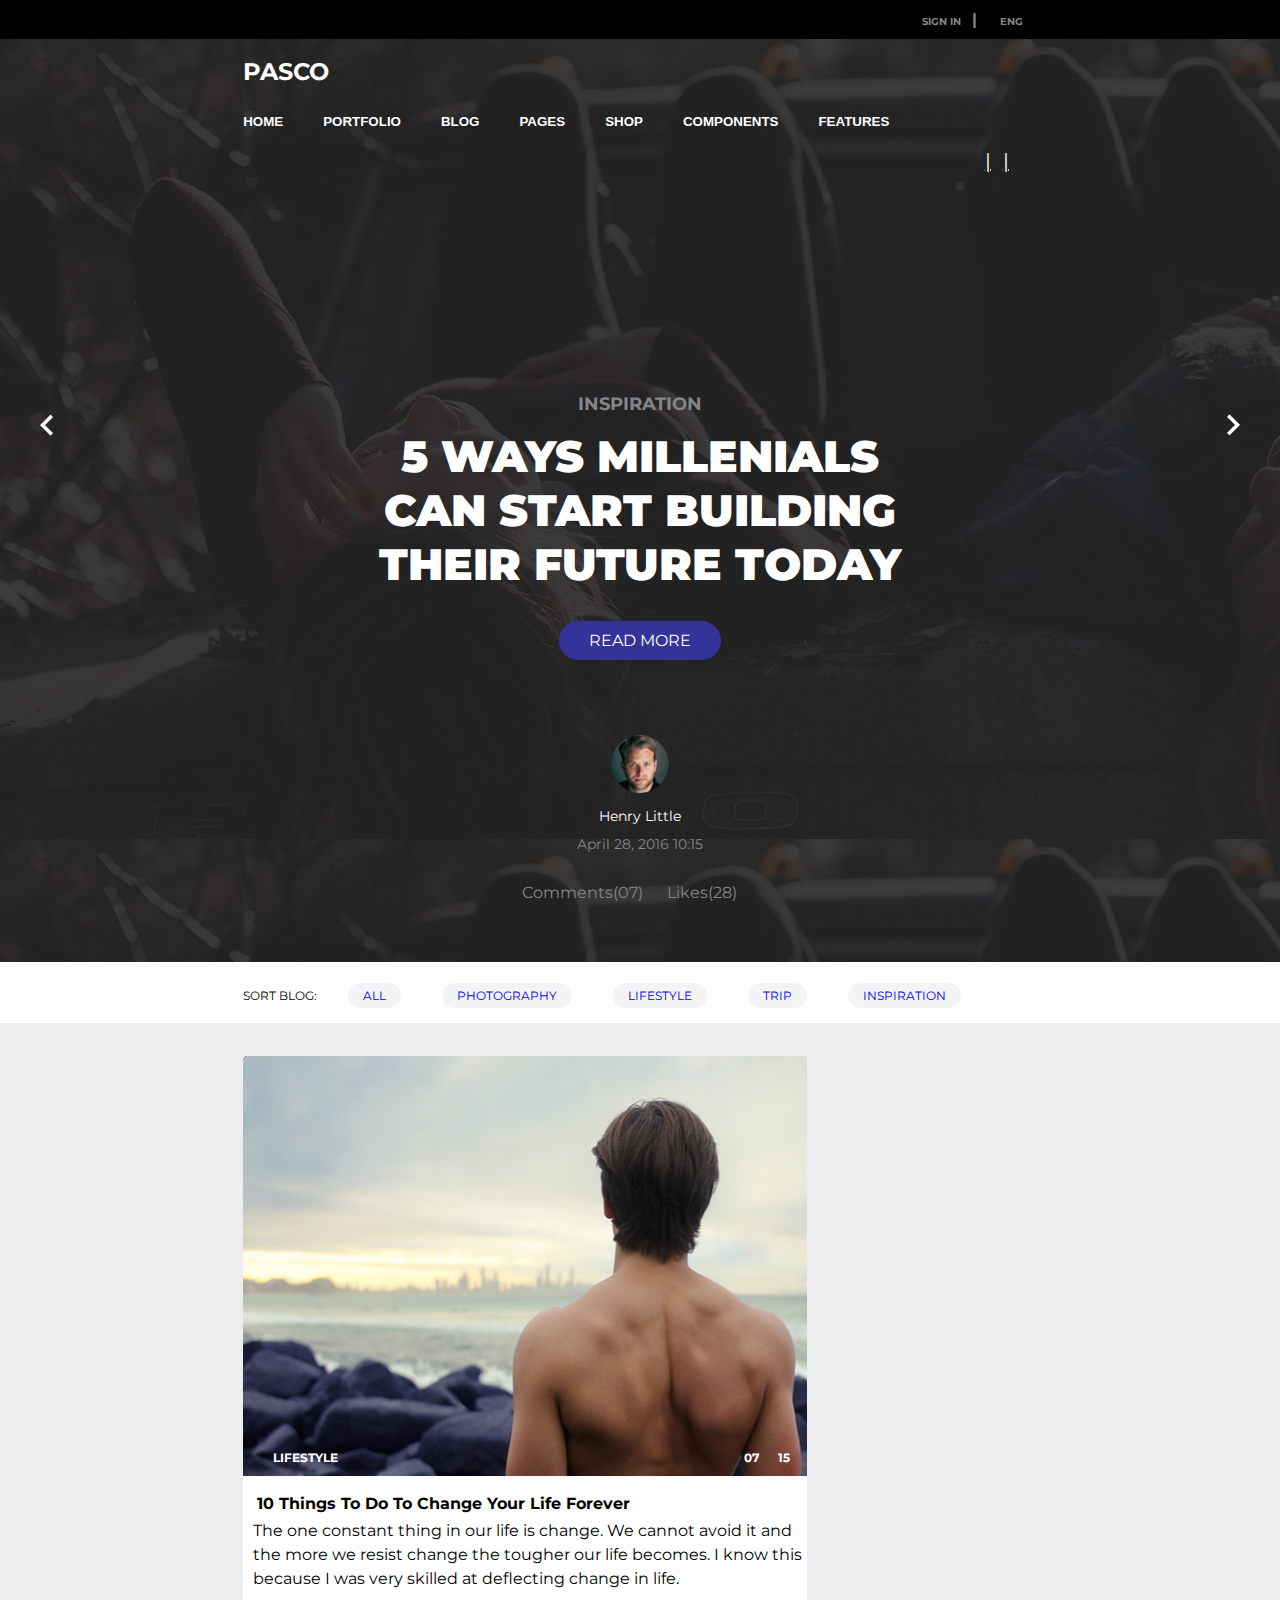
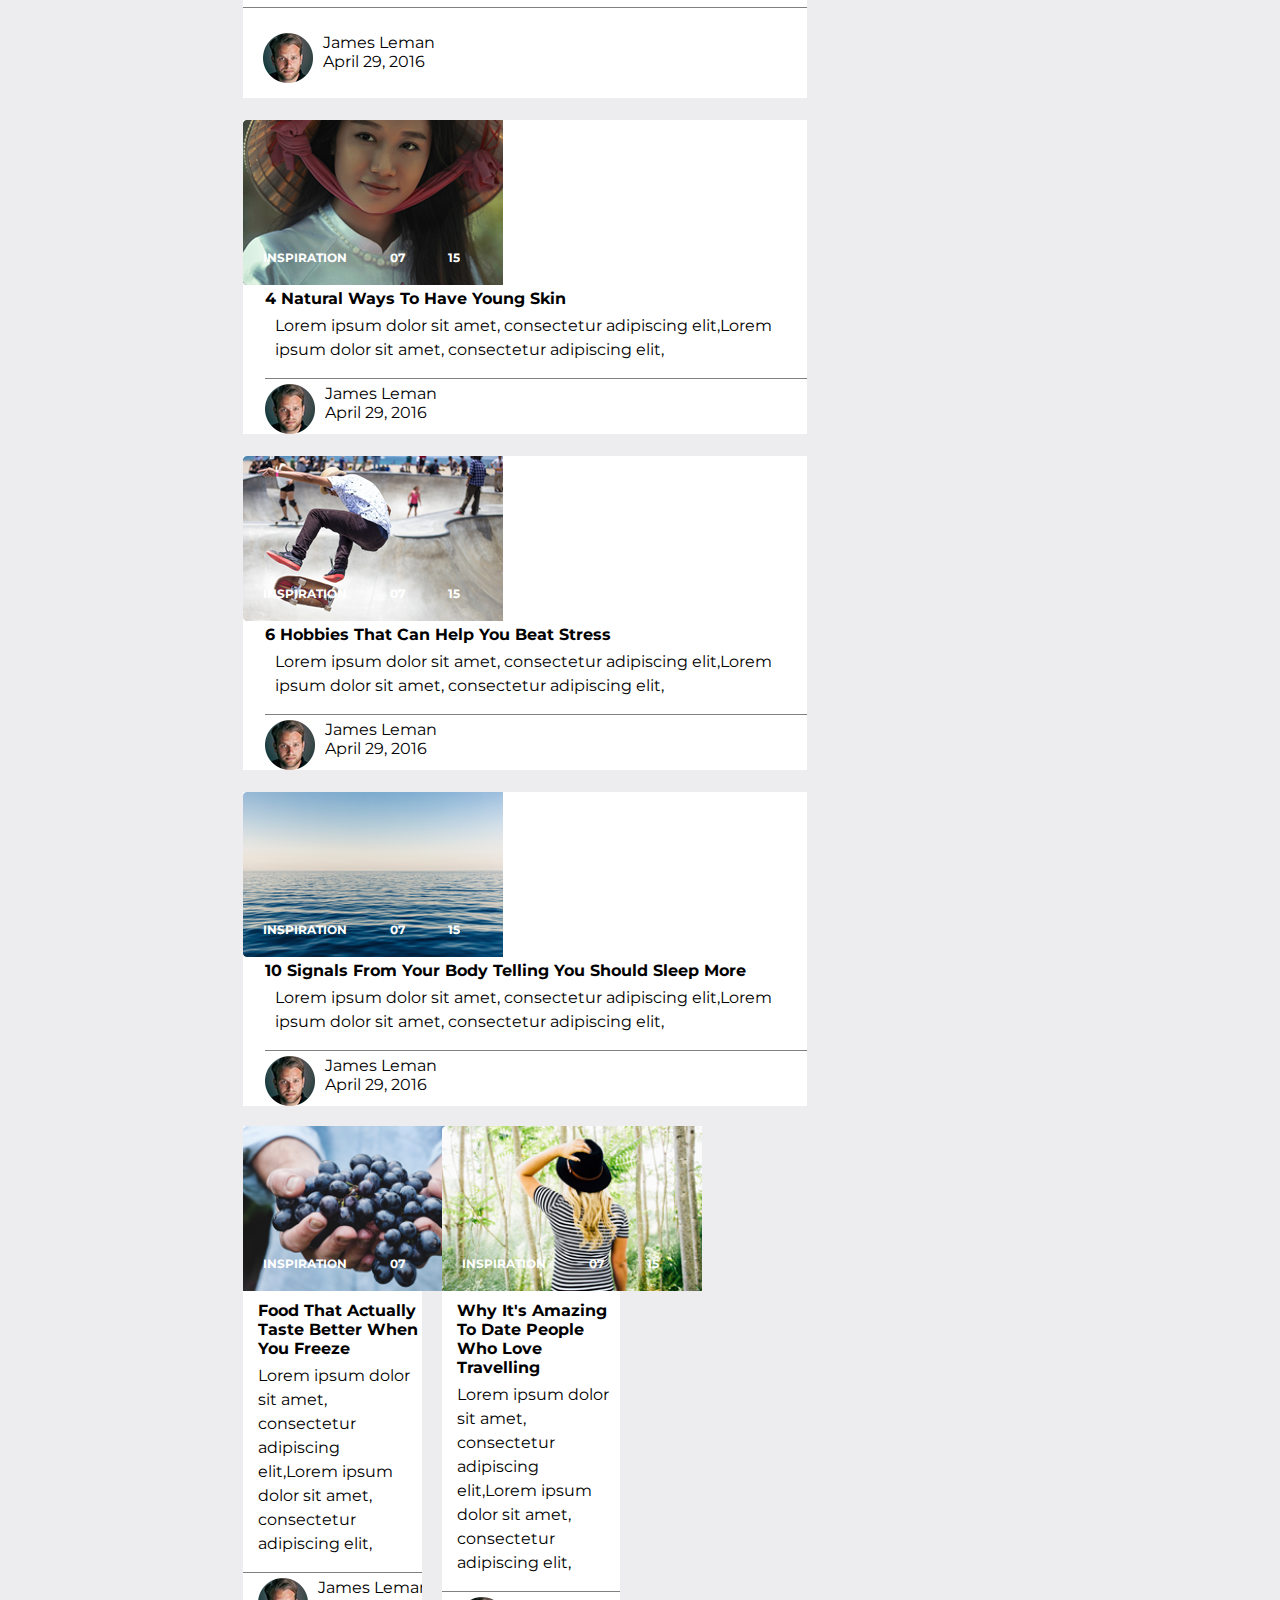
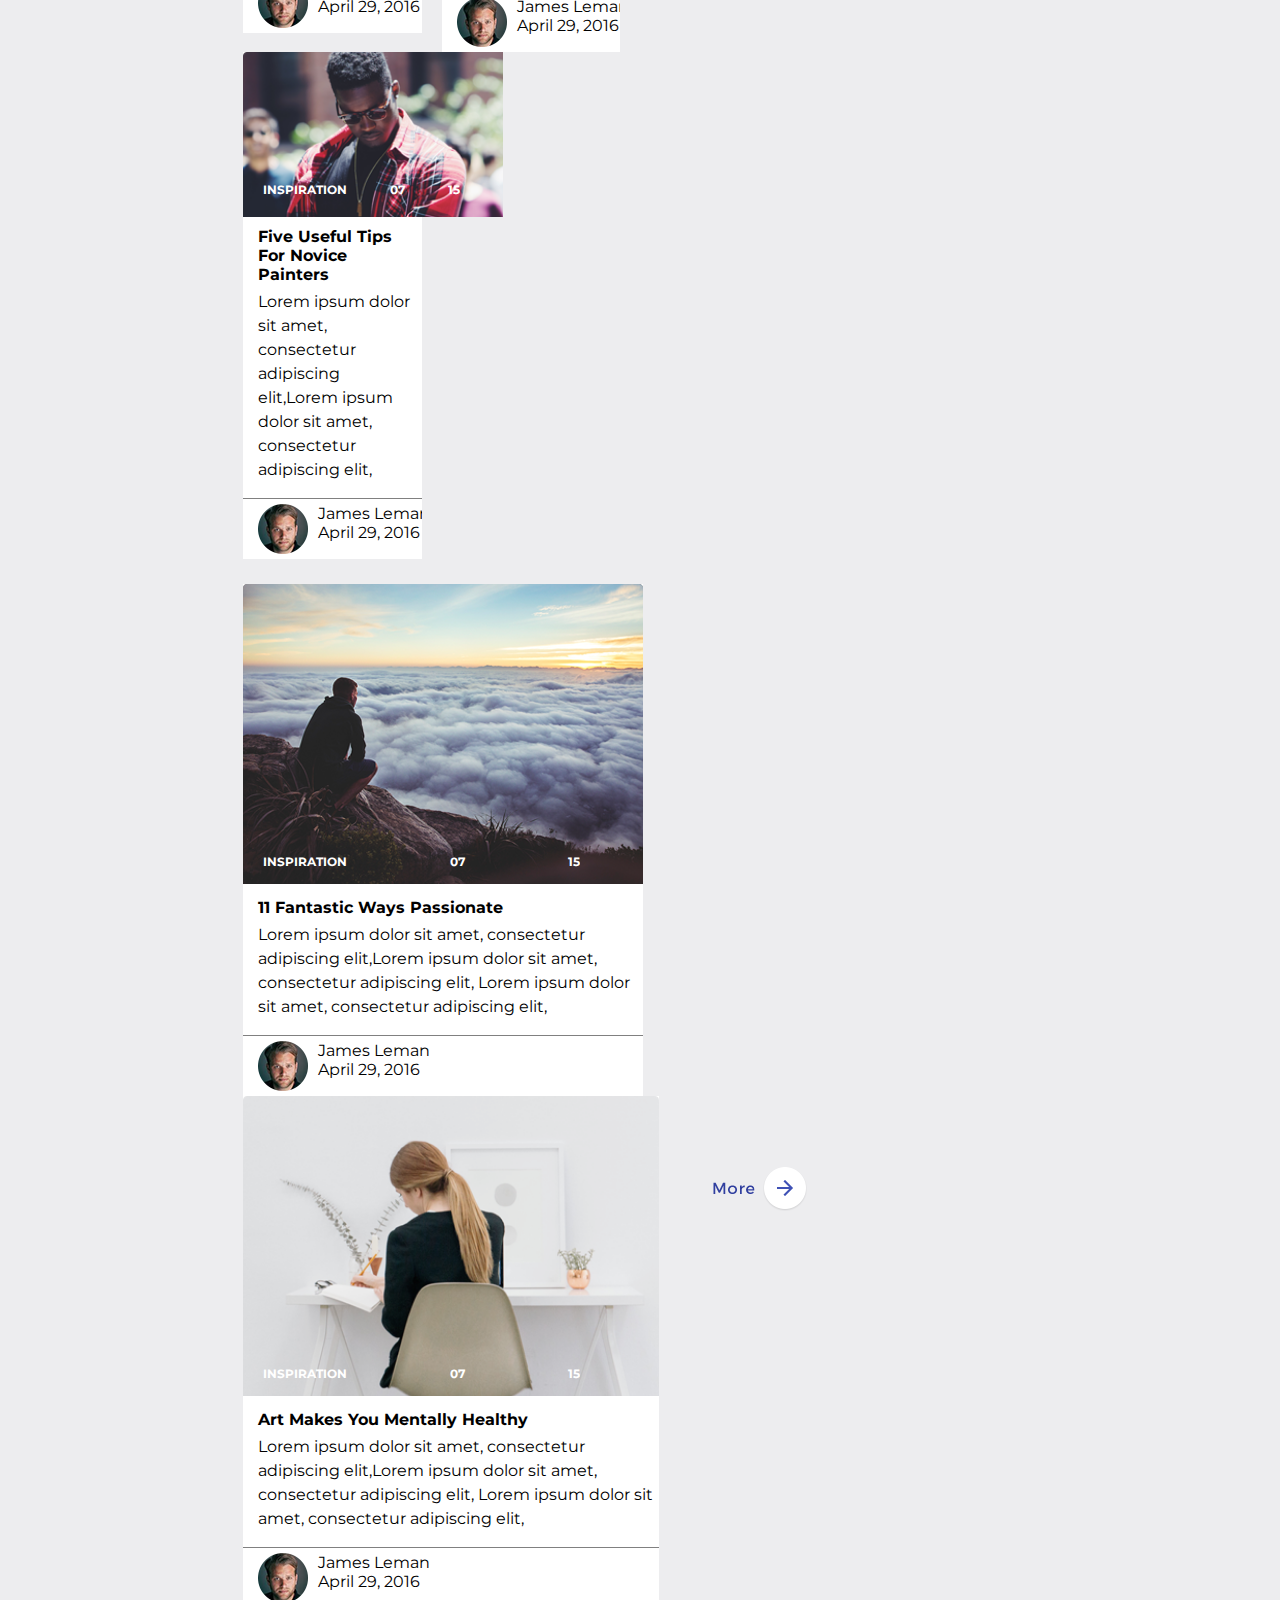
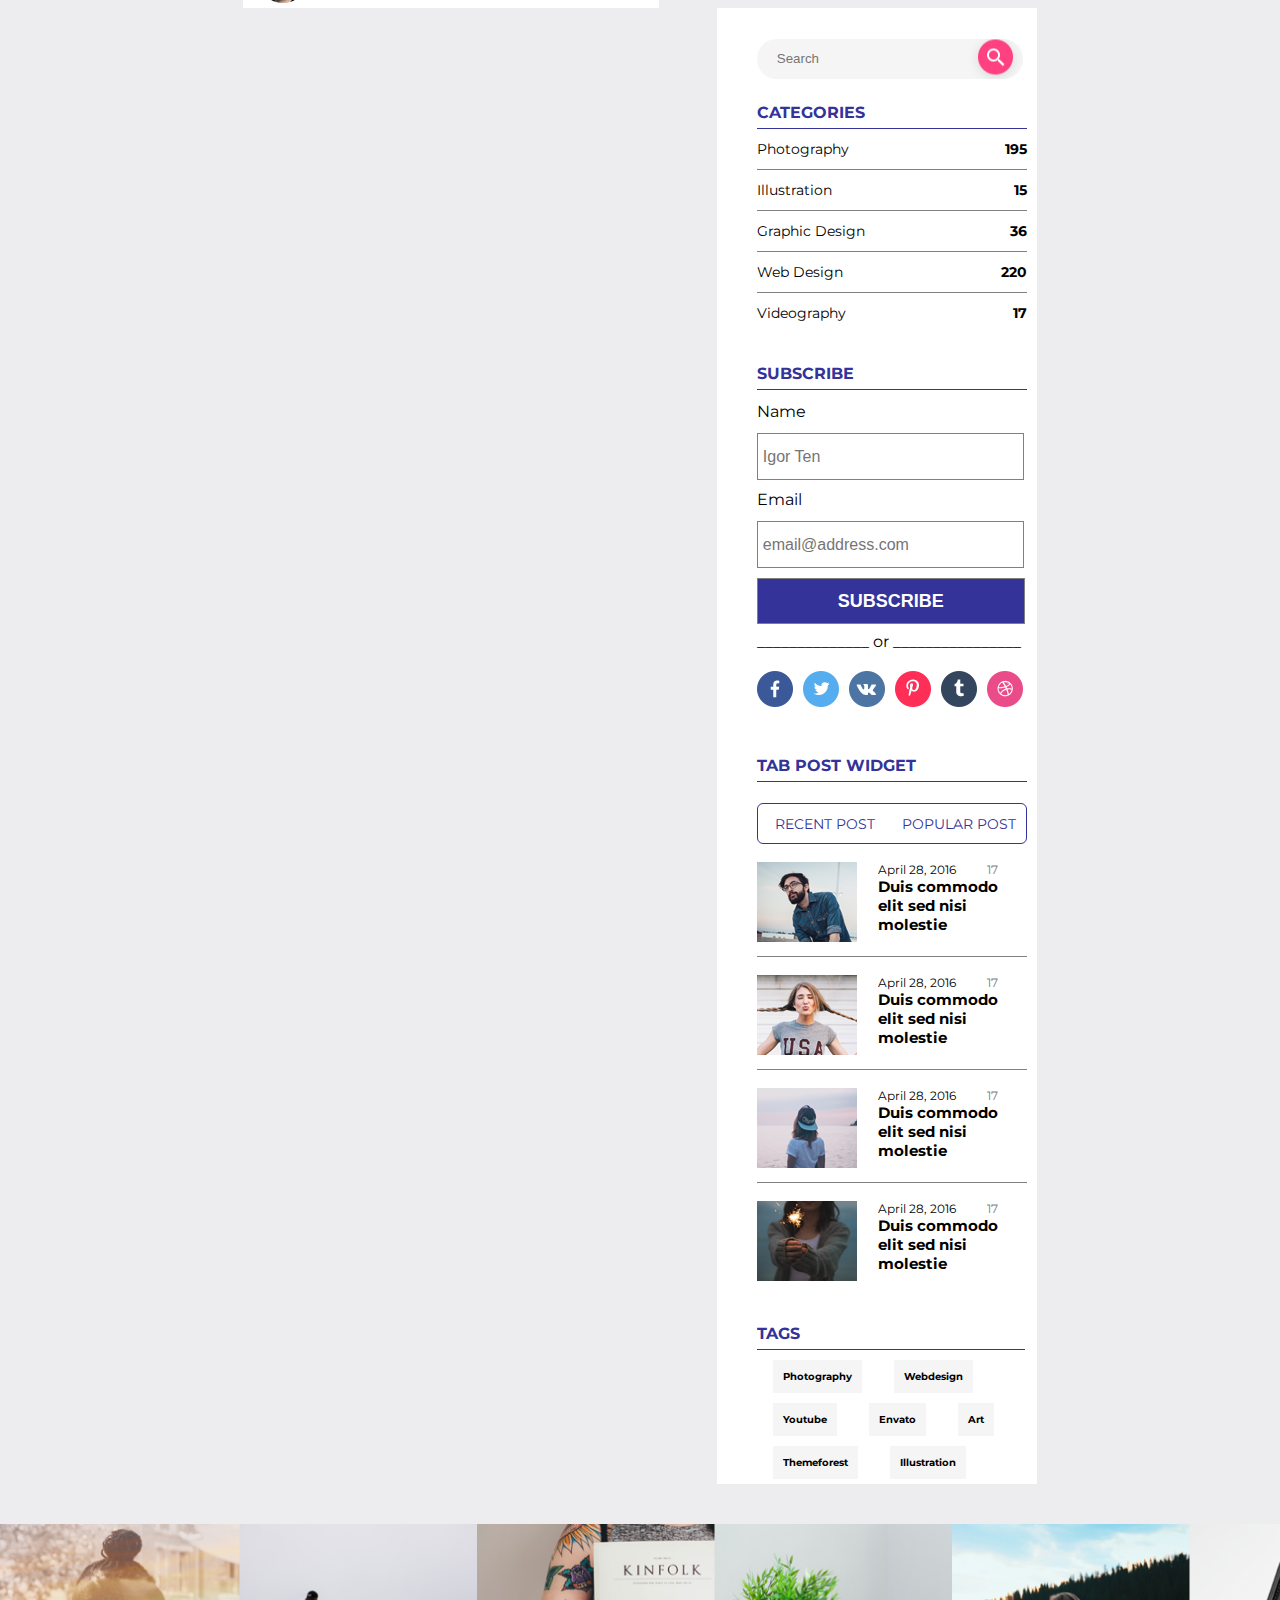
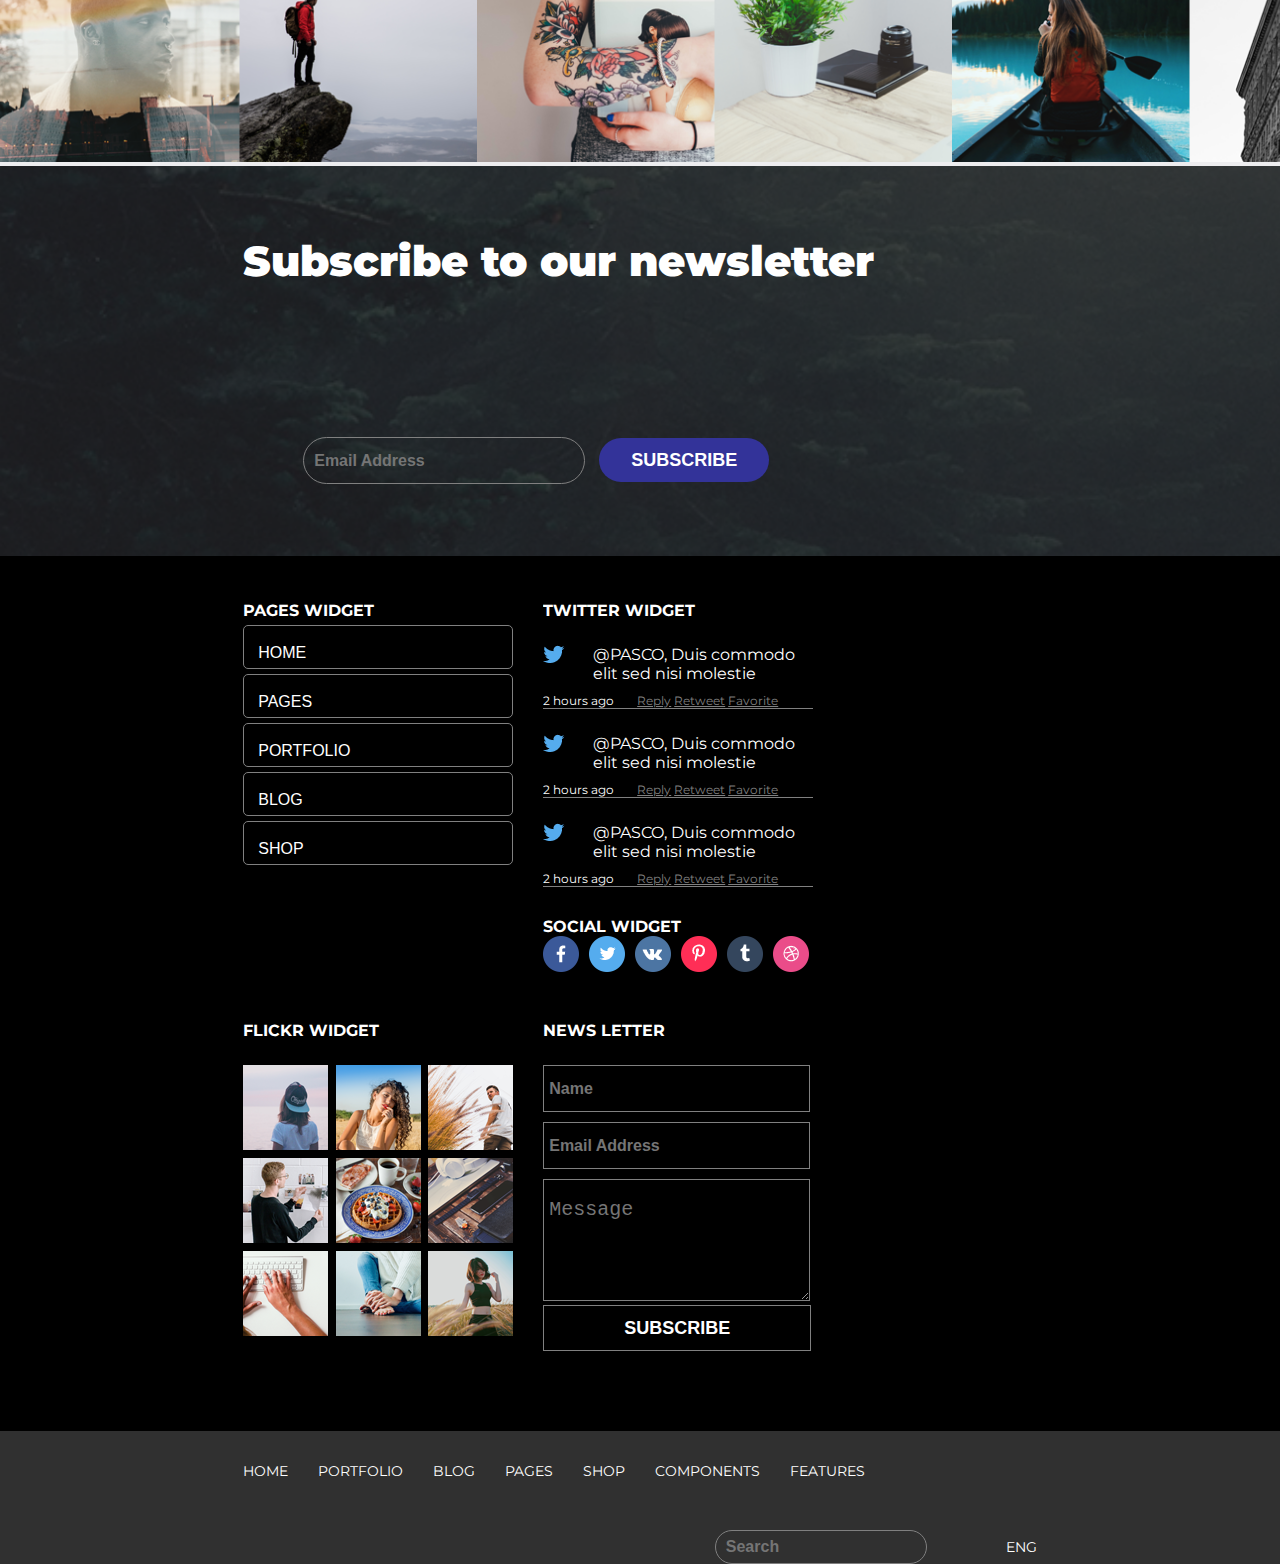
==== js-experiments/Pasco/index.html @ 47a3840e "pasco done" ====
<!DOCTYPE html>
<html>
<head>
  <title>Pasco</title>
  <meta charset="utf-8" />
  <meta name="viewport" content="width=device-width, initial-scale=1">

  <link rel="stylesheet" type="text/css" href="css/style.css" />
  <link rel="stylesheet" href="https://use.fontawesome.com/releases/v5.3.1/css/all.css" integrity="sha384-mzrmE5qonljUremFsqc01SB46JvROS7bZs3IO2EmfFsd15uHvIt+Y8vEf7N7fWAU" crossorigin="anonymous">
  <link href="https://fonts.googleapis.com/css?family=Montserrat:300,400,700,900" rel="stylesheet">

</head>

<body>

  <header>
  <div class="top-bar">
  <div class="container">
    
      
      <div class="top-bar-left">
        <a class="top-bar-icons" href="#"><i class="fab fa-facebook-f"></i></a>
        <a class="top-bar-icons" href="#"><i class="fab fa-twitter"></i></a>
        <a class="top-bar-icons" href="#"><i class="fab fa-pinterest-p"></i></a>
        <a class="top-bar-icons" href="#"><i class="fab fa-vk"></i></a>
        <a class="top-bar-icons" href="#"><i class="fab fa-google-plus-g"></i></a>
        <a class="top-bar-icons" href="#"><i class="fab fa-behance"></i></a>
        <a class="top-bar-icons" href="#"><i class="fas fa-basketball-ball"></i></a>
        <a class="top-bar-icons" href="#"><i class="fab fa-instagram"></i></a>

      </div>
      <div class="top-bar-right">
        <a class="top-bar-icons" href="#"><i class="fas fa-user-circle"></i>SIGN IN</a>
        <a class="top-bar-icons" href="#"> <i>|</i></a>
        <a class="top-bar-icons" href="#"><i class="fas fa-globe"></i>ENG<i class="fa fa-angle-down"></i></a>
      </div>
    </div>
    </div>

  </header>

  <nav>
    <div class="slider-wrapper">

      <div class="left-arrow"></div>
      <div class="right-arrow"></div>

      <div class="container">

        <div class="down-bar">

          <div class="down-bar-left">PASCO</div>

          <div class="down-bar-right">
            <div class="nav-bar">
              <div class="dropdown">
                <button class="dropbtn">
                  HOME<i class="fa fa-angle-down"></i>
                </button>
                <div class="dropdown-content">
                  <a href="#">one</a>
                  <a href="#">two</a>
                  <a href="#">three</a>
                </div>
              </div>

              <div class="dropdown">
                <button class="dropbtn">
                  PORTFOLIO<i class="fa fa-angle-down"></i>
                </button>
                <div class="dropdown-content">
                  <a href="#">one</a>
                  <a href="#">two</a>
                  <a href="#">three</a>
                </div>
              </div>

              <div class="dropdown">
                <button class="dropbtn">
                  BLOG<i class="fa fa-angle-down"></i>
                </button>
                <div class="dropdown-content">
                  <a href="#">one</a>
                  <a href="#">two</a>
                  <a href="#">three</a>
                </div>
              </div>

              <div class="dropdown">
                <button class="dropbtn">
                  PAGES<i class="fa fa-angle-down"></i>
                </button>
                <div class="dropdown-content">
                  <a href="#">one</a>
                  <a href="#">two</a>
                  <a href="#">three</a>
                </div>
              </div>

              <div class="dropdown">
                <button class="dropbtn">
                  SHOP<i class="fa fa-angle-down"></i>
                </button>
                <div class="dropdown-content">
                  <a href="#">one</a>
                  <a href="#">two</a>
                  <a href="#">three</a>
                </div>
              </div>

              <div class="dropdown">
                <button class="dropbtn">
                  COMPONENTS<i class="fa fa-angle-down"></i>
                </button>
                <div class="dropdown-content">
                  <a href="#">one</a>
                  <a href="#">two</a>
                  <a href="#">three</a>
                </div>
              </div>

              <div class="dropdown">
                <button class="dropbtn">
                  FEATURES<i class="fa fa-angle-down"></i>
                </button>
                <div class="dropdown-content">
                  <a href="#">one</a>
                  <a href="#">two</a>
                  <a href="#">three</a>
                </div>
              </div>
            </div>

            <div class="nav-bar-others">
			 
			 <!--
              <div class="dropdown">
                <button class="dropbtn">
                  <a href="#"><i class="fas fa-search"></i></a>
                </button>
                <div class="dropdown-content">
                  <input class="" type="text" placeholder="Search">
                </div>
              </div>-->
			  <a href="#"><i class="fas fa-search"></i></a>
                
              <a class="top-bar-icons" href="#"><i>|</i></a>
              <a class="top-bar-icons" href="#"><i class="far fa-heart"></i></a>
              <a class="top-bar-icons" href="#"><i>|</i></a>
              <a class="top-bar-icons" href="#"><i class="fas fa-shopping-cart"></i></a>
            </div>
          </div>

        </div>

        <div class="slider-content">
          <div class="slider-content-up">
            <p>INSPIRATION</p>
            <h1>5 ways millenials can start building their future today</h1>
            <div class="btn-read-more"><a href="#" class="btn-link">Read More</a></div>
          </div>
          <div class="slider-content-down">
            <div class="circularDiv"></div>
            <p class="name-p">Henry Little</p>
            <p class="date-p">April 28, 2016 10:15</p>
            <div class="likes-and-comments">
			  <a class="top-bar-icons" href="#"><i class="fas fa-comments"></i>Comments(<span id="comments-num">07</span>)</a>
              <a class="top-bar-icons" href="#"><i class="far fa-heart"></i>Likes(<span id="likes-num">28</span>)</a>
              
            </div>
          </div>
        </div>
		
        <div class="slider-content">
          <div class="slider-content-up">
            <p>INSPIRATION 1</p>
            <h1>5 ways millenials can </h1>
            <div class="btn-read-more"><a href="#" class="btn-link">Read More</a></div>
          </div>
          <div class="slider-content-down">
            <div class="circularDiv"></div>
            <p class="name-p">Henry Little</p>
            <p class="date-p">April 28, 2016 10:15</p>
            <div class="likes-and-comments">
			  <a class="top-bar-icons" href="#"><i class="fas fa-comments"></i>Comments(<span id="comments-num">07</span>)</a>
              <a class="top-bar-icons" href="#"><i class="far fa-heart"></i>Likes(<span id="likes-num">28</span>)</a>
              
            </div>
          </div>
        </div>
		
        <div class="slider-content">
          <div class="slider-content-up">
            <p>INSPIRATION 2</p>
            <h1>Building their future today</h1>
            <div class="btn-read-more"><a href="#" class="btn-link">Read More</a></div>
          </div>
          <div class="slider-content-down">
            <div class="circularDiv"></div>
            <p class="name-p">Henry Little</p>
            <p class="date-p">April 28, 2016 10:15</p>
            <div class="likes-and-comments">
			  <a class="top-bar-icons" href="#"><i class="fas fa-comments"></i>Comments(<span id="comments-num">07</span>)</a>
              <a class="top-bar-icons" href="#"><i class="far fa-heart"></i>Likes(<span id="likes-num">28</span>)</a>
              
            </div>
          </div>
        </div>


      </div>
  </div>
  </nav>

  <div class="sort-div">
    <div class="container">
      <span>Sort Blog: </span>
      <span>
        <ul>
          <li><a href="#" class="btn-link sort-btn">ALL</a></li>
          <li><a href="#" class="btn-link sort-btn">PHOTOGRAPHY</a></li>
          <li><a href="#" class="btn-link sort-btn">LIFESTYLE</a></li>
          <li><a href="#" class="btn-link sort-btn">TRIP</a></li>
          <li><a href="#" class="btn-link sort-btn">INSPIRATION</a></li>
        </ul>
      </span>
    </div>
  </div>
  
  <section class="body-section">
	<div class="container">
	  <div class="section-left">
		
		<div class= "first-post-wrapper">
			<div class="first-post">
				<div class="post-info-first">
				  <span class="left-info">LIFESTYLE</span>
				  <span class="right-info">
					<a class="top-bar-icons" href="#"><i class="fas fa-comments"></i>07</a>
					<a class="top-bar-icons" href="#"><i class="far fa-heart"></i>15</a>
				  </span>
				</div>
			</div>
			
			<div class="post-first-right">
				<div class="post-inner-up">
				  <h3><a href="#">10 Things To Do To Change Your Life Forever</a></h3>
				  <p>The one constant thing in our life is change. We cannot avoid it and the more we resist change
				  the tougher our life becomes. I know this because I was very skilled at deflecting change in life.</p>
				</div>
				<div class="post-inner-down">
				  <div class="inner-small-left">
					<div class="inner-left-div">
					  
					</div>
					<div class="inner-right-div">
					  <p>James Leman</p>
					  <p>April 29, 2016</p>
					</div>
				  </div>
				  <div class="inner-small-right"><a href="#"><i class="fas fa-ellipsis-v"></i></a></div>
				</div>
			</div>
		</div>
		
		
		<div class="post-normal">
		  <div class="post-normal-left-one">
			<div class="post-info">
			  <span>INSPIRATION</span>
			  <a class="top-bar-icons" href="#"><i class="fas fa-comments"></i>07</a>
              <a class="top-bar-icons" href="#"><i class="far fa-heart"></i>15</a>
			</div>
		  </div>
		  <div class="post-normal-right">
			<div class="post-inner-up">
			  <h3><a href="#">4 Natural Ways To Have Young Skin</a></h3>
			  <p>Lorem ipsum dolor sit amet, consectetur adipiscing elit,Lorem ipsum dolor sit amet, consectetur adipiscing elit,</p>
			</div>
			<div class="post-inner-down-normal">
			  <div class="inner-small-left">
				<div class="inner-left-div">
				  
				</div>
				<div class="inner-right-div">
				  <p>James Leman</p>
				  <p>April 29, 2016</p>
				</div>
			  </div>
			  <div class="inner-small-right"><a href="#"><i class="fas fa-ellipsis-v"></i></a></div>
			</div>
		  </div>
		</div>
		
		
		<div class="post-normal">
		  <div class="post-normal-left-two">
			<div class="post-info">
			  <span>INSPIRATION</span>
			  <a class="top-bar-icons" href="#"><i class="fas fa-comments"></i>07</a>
              <a class="top-bar-icons" href="#"><i class="far fa-heart"></i>15</a>
			</div>
		  </div>
		  <div class="post-normal-right">
			<div class="post-inner-up">
			  <h3><a href="#">6 Hobbies That Can Help You Beat Stress</a></h3>
			  <p>Lorem ipsum dolor sit amet, consectetur adipiscing elit,Lorem ipsum dolor sit amet, consectetur adipiscing elit,</p>
			</div>
			<div class="post-inner-down-normal">
			  <div class="inner-small-left">
				<div class="inner-left-div">
				  
				</div>
				<div class="inner-right-div">
				  <p>James Leman</p>
				  <p>April 29, 2016</p>
				</div>
			  </div>
			  <div class="inner-small-right"><a href="#"><i class="fas fa-ellipsis-v"></i></a></div>
			</div>
		  </div>
		</div>
		
		
		<div class="post-normal">
		  <div class="post-normal-left-three">
			<div class="post-info">
			  <span>INSPIRATION</span>
			  <a class="top-bar-icons" href="#"><i class="fas fa-comments"></i>07</a>
              <a class="top-bar-icons" href="#"><i class="far fa-heart"></i>15</a>
			</div>
		  </div>
		  <div class="post-normal-right">
			<div class="post-inner-up">
			  <h3><a href="#">10 Signals From Your Body Telling You Should Sleep More</a></h3>
			  <p>Lorem ipsum dolor sit amet, consectetur adipiscing elit,Lorem ipsum dolor sit amet, consectetur adipiscing elit,</p>
			</div>
			<div class="post-inner-down-normal">
			  <div class="inner-small-left">
				<div class="inner-left-div">
				  
				</div>
				<div class="inner-right-div">
				  <p>James Leman</p>
				  <p>April 29, 2016</p>
				</div>
			  </div>
			  <div class="inner-small-right"><a href="#"><i class="fas fa-ellipsis-v"></i></a></div>
			</div>
		  </div>
		</div>
		
		
		<div class="horizontal-post-wrapper">
		  <div class="horizontal-post-one">
			<div class="horizontal-up">
				<div class="post-normal-left-one-horizontal">
					<div class="post-info">
					  <span>INSPIRATION</span>
					  <a class="top-bar-icons" href="#"><i class="fas fa-comments"></i>07</a>
					  <a class="top-bar-icons" href="#"><i class="far fa-heart"></i>15</a>
					</div>
				</div>
			</div>
			<div class="horizontal-middle">
				<div class="post-inner-up-horizontal">
				<h3><a href="#">Food That Actually Taste Better When You Freeze</a></h3>
				<p>Lorem ipsum dolor sit amet, consectetur adipiscing elit,Lorem ipsum dolor sit amet, consectetur adipiscing elit,</p>
				</div>
			</div>
			<div class="horizontal-down">
				<div class="post-inner-down-normal">
				  <div class="inner-small-left-horizontal">
					<div class="inner-left-div">
					  
					</div>
					<div class="inner-right-div">
					  <p>James Leman</p>
					  <p>April 29, 2016</p>
					</div>
				  </div>
				  <div class="inner-small-right-horizontal"><a href="#"><i class="fas fa-ellipsis-v"></i></a></div>
				</div>
			</div>
		  </div>
		  
		  <div class="horizontal-post-two">
			<div class="horizontal-up">
				<div class="post-normal-left-two-horizontal">
					<div class="post-info">
					  <span>INSPIRATION</span>
					  <a class="top-bar-icons" href="#"><i class="fas fa-comments"></i>07</a>
					  <a class="top-bar-icons" href="#"><i class="far fa-heart"></i>15</a>
					</div>
				</div>
			</div>
			<div class="horizontal-middle">
				<div class="post-inner-up-horizontal">
				<h3><a href="#">Why It's Amazing To Date People Who Love Travelling</a></h3>
				<p>Lorem ipsum dolor sit amet, consectetur adipiscing elit,Lorem ipsum dolor sit amet, consectetur adipiscing elit,</p>
				</div>
			</div>
			<div class="horizontal-down">
				<div class="post-inner-down-normal">
				  <div class="inner-small-left-horizontal">
					<div class="inner-left-div">
					  
					</div>
					<div class="inner-right-div">
					  <p>James Leman</p>
					  <p>April 29, 2016</p>
					</div>
				  </div>
				  <div class="inner-small-right-horizontal"><a href="#"><i class="fas fa-ellipsis-v"></i></a></div>
				</div>
			</div>
		  </div>
		  <div class="horizontal-post-three">
			<div class="horizontal-up">
				<div class="post-normal-left-three-horizontal">
					<div class="post-info">
					  <span>INSPIRATION</span>
					  <a class="top-bar-icons" href="#"><i class="fas fa-comments"></i>07</a>
					  <a class="top-bar-icons" href="#"><i class="far fa-heart"></i>15</a>
					</div>
				</div>
			</div>
			<div class="horizontal-middle">
				<div class="post-inner-up-horizontal">
				<h3><a href="#">Five Useful Tips For Novice Painters</a></h3>
				<p>Lorem ipsum dolor sit amet, consectetur adipiscing elit,Lorem ipsum dolor sit amet, consectetur adipiscing elit,</p>
				</div>
			</div>
			<div class="horizontal-down">
				<div class="post-inner-down-normal">
				  <div class="inner-small-left-horizontal">
					<div class="inner-left-div">
					  
					</div>
					<div class="inner-right-div">
					  <p>James Leman</p>
					  <p>April 29, 2016</p>
					</div>
				  </div>
				  <div class="inner-small-right-horizontal"><a href="#"><i class="fas fa-ellipsis-v"></i></a></div>
				</div>
			</div>
		  </div>
		</div>
		
		<div class="another-horizontal">
			<div class="horizontal-post-another-one">
			<div class="horizontal-up">
				<div class="post-normal-left-another-one">
					<div class="post-info-another">
					  <span>INSPIRATION</span>
					  <a class="top-bar-icons" href="#"><i class="fas fa-comments"></i>07</a>
					  <a class="top-bar-icons" href="#"><i class="far fa-heart"></i>15</a>
					</div>
				</div>
			</div>
			<div class="horizontal-middle">
				<div class="post-inner-up-horizontal">
				<h3><a href="#">11 Fantastic Ways Passionate</a></h3>
				<p>Lorem ipsum dolor sit amet, consectetur adipiscing elit,Lorem ipsum dolor sit amet, consectetur adipiscing elit, Lorem ipsum dolor sit amet, consectetur adipiscing elit,</p>
				</div>
			</div>
			<div class="horizontal-down">
				<div class="post-inner-down-normal">
				  <div class="inner-small-left-horizontal">
					<div class="inner-left-div">
					  
					</div>
					<div class="inner-right-div">
					  <p>James Leman</p>
					  <p>April 29, 2016</p>
					</div>
				  </div>
				  <div class="inner-small-right-horizontal"><a href="#"><i class="fas fa-ellipsis-v"></i></a></div>
				</div>
			</div>
		  </div>
		  <div class="horizontal-post-another-two">
			<div class="horizontal-up">
				<div class="post-normal-left-another-two">
					<div class="post-info-another">
					  <span>INSPIRATION</span>
					  <a class="top-bar-icons" href="#"><i class="fas fa-comments"></i>07</a>
					  <a class="top-bar-icons" href="#"><i class="far fa-heart"></i>15</a>
					</div>
				</div>
			</div>
			<div class="horizontal-middle">
				<div class="post-inner-up-horizontal">
				<h3><a href="#">Art Makes You Mentally Healthy</a></h3>
				<p>Lorem ipsum dolor sit amet, consectetur adipiscing elit,Lorem ipsum dolor sit amet, consectetur adipiscing elit, Lorem ipsum dolor sit amet, consectetur adipiscing elit,</p>
				</div>
			</div>
			<div class="horizontal-down">
				<div class="post-inner-down-normal">
				  <div class="inner-small-left-horizontal">
					<div class="inner-left-div">
					  
					</div>
					<div class="inner-right-div">
					  <p>James Leman</p>
					  <p>April 29, 2016</p>
					</div>
				  </div>
				  <div class="inner-small-right-horizontal"><a href="#"><i class="fas fa-ellipsis-v"></i></a></div>
				</div>
			</div>
		  </div>
		</div>
		
		<div class="more">
			<a href="some.html"><img src="images/showMore.png" /></a>
		</div>
		
	  </div>
	  
	  <div class="section-right">
		
		<div class="search-bar-right">
			<input type="text" placeholder="Search">
		</div>
		<div class="categories">
			<span>CATEGORIES</span>
			<ul>
				<li><a href="#">Photography</a><span>195</span></li>
				<li><a href="#">Illustration</a> <span>15</span></li>
				<li><a href="#">Graphic Design</a><span>36</span></li>
				<li><a href="#">Web Design</a><span>220</span></li>
				<li><a href="#">Videography</a><span>17</span></li>
			</ul>
		</div>
		<div class="subscribe-right">
			<span>SUBSCRIBE</span>
			<p class="p-one-sub">Name</p>
			<input type="text" placeholder="Igor Ten">
			<p class="p-two-sub">Email</p>
			<input type="text" placeholder="email@address.com">
			<button class="subscribe-right-btn"><a href="#">SUBSCRIBE</a></button>
			<p class="sub-or">______________ or ________________</p>
			<img src="images/socialWidget.png" />
		</div>
		<div class="tab-post-widget">
			<span class="header-span">TAB POST WIDGET</span>
			<div class="tab-post-widget-tab">
				<div class="tab-post-widget-left"><a  href="#">RECENT POST</a></div>
				<div class="tab-post-widget-right"><a  href="#">POPULAR POST</a></div>
			</div>
			
			<div class="sidebar-post-wrapper">
				<div class="sidebar-post-inner-left">
					<img src="images/sideA.png">
				</div>
				<div class="sidebar-post-inner-right">
					<div class="sidebar-inner-up">
						<span class="sidebar-post-span-left">April 28, 2016</span>
						<span class="sidebar-post-span-right"><a class="top-bar-icons" href="#"><i class="fas fa-comments"></i> <span>17</span></a></span>
					</div>
					<div class="sidebar-inner-down">Duis commodo elit sed nisi molestie</div>
				</div>
			</div>
			
			<div class="sidebar-post-wrapper">
				<div class="sidebar-post-inner-left">
					<img src="images/sideB.png">
				</div>
				<div class="sidebar-post-inner-right">
					<div class="sidebar-inner-up">
						<span class="sidebar-post-span-left">April 28, 2016</span>
						<span class="sidebar-post-span-right"><a class="top-bar-icons" href="#"><i class="fas fa-comments"></i> <span>17</span></a></span>
					</div>
					<div class="sidebar-inner-down">Duis commodo elit sed nisi molestie</div>
				</div>
			</div>
			
			<div class="sidebar-post-wrapper">
				<div class="sidebar-post-inner-left">
					<img src="images/sideC.png">
				</div>
				<div class="sidebar-post-inner-right">
					<div class="sidebar-inner-up">
						<span class="sidebar-post-span-left">April 28, 2016</span>
						<span class="sidebar-post-span-right"><a class="top-bar-icons" href="#"><i class="fas fa-comments"></i> <span>17</span></a></span>
					</div>
					<div class="sidebar-inner-down">Duis commodo elit sed nisi molestie</div>
				</div>
			</div>
			
			<div class="sidebar-post-wrapper wrapper-last">
				<div class="sidebar-post-inner-left">
					<img src="images/sideD.png">
				</div>
				<div class="sidebar-post-inner-right">
					<div class="sidebar-inner-up">
						<span class="sidebar-post-span-left">April 28, 2016</span>
						<span class="sidebar-post-span-right"><a class="top-bar-icons" href="#"><i class="fas fa-comments"></i> <span>17</span></a></span>
					</div>
					<div class="sidebar-inner-down">Duis commodo elit sed nisi molestie</div>
				</div>
			</div>
			
		</div>
		
		<div class="tags">
			<span>TAGS</span>
				<ul>
					<li><a href="#">Photography</a></li>
					<li><a href="#">Webdesign</a></li>
					<li><a href="#">Youtube</a></li>
					<li><a href="#">Envato</a></li>
					<li><a href="#">Art</a></li>
					<li><a href="#">Themeforest</a></li>
					<li><a href="#">Illustration</a></li>
				</ul>
		</div>


		
	  </div>
	</div>
  </section>
  
  <footer>
  
	<div class="long-image">
		<img src="images/insta-widget.png" />
	</div>
	
	<div class="newsletter">
		
		<div class="container">
			<div class="subscribe-text">
				<span>Subscribe to our newsletter</span>
			<input type="text" placeholder="Email Address">
			<button class="btn-subscribe"><a href="#">SUBSCRIBE</a></button>
			</div>	
		</div>
	</div>
	
	<div class="footer-main">
		<div class="container">
			<div class="every-footer">
				<div class="pages-widget">
					  <p>PAGES WIDGET</p>
					  <button class="dropdown-btn">HOME 
						<i class="fas fa-plus"></i>
					  </button>
					  <div class="dropdown-container">
						<a href="#">Service</a>
						<a href="#">FAQ</a>
						<a href="#">About</a>
					  </div>
					  <button class="dropdown-btn">PAGES 
						<i class="fas fa-plus"></i>
					  </button>
					  <div class="dropdown-container">
						<a href="#">Service</a>
						<a href="#">FAQ</a>
						<a href="#">About</a>
					  </div>
					  <button class="dropdown-btn">PORTFOLIO 
						<i class="fas fa-plus"></i>
					  </button>
					  <div class="dropdown-container">
						<a href="#">Service</a>
						<a href="#">FAQ</a>
						<a href="#">About</a>
					  </div>
					  <button class="dropdown-btn">BLOG 
						<i class="fas fa-plus"></i>
					  </button>
					  <div class="dropdown-container">
						<a href="#">Service</a>
						<a href="#">FAQ</a>
						<a href="#">About</a>
					  </div>
					  <button class="dropdown-btn">SHOP 
						<i class="fas fa-plus"></i>
					  </button>
					  <div class="dropdown-container">
						<a href="#">Service</a>
						<a href="#">FAQ</a>
						<a href="#">About</a>
					  </div>  
				</div>
			</div>
			
			<div class="every-footer twitter-widget">
				<div class="twitter-widget">
					<p>TWITTER WIDGET</p>
					<div class="wrapper-both-twitter">
					<div class="twitter-wrapper-up">
						<div class="twitter-up-left">
							<img src="images/twitter-ico.png" />
						</div>
						<div class="twitter-up-right">
							@PASCO, Duis commodo elit sed nisi molestie
						</div>
						
					</div>
					<div class="twitter-down">
							<span>2 hours ago</span>
							<i class="fas fa-long-arrow-alt-right"></i>
							<a href="#">Reply</a>
							<a href="#">Retweet</a>
							<a href="#">Favorite</a>
					</div>
					</div>
					
					<div class="wrapper-both-twitter">
					<div class="twitter-wrapper-up">
						<div class="twitter-up-left">
							<img src="images/twitter-ico.png" />
						</div>
						<div class="twitter-up-right">
							@PASCO, Duis commodo elit sed nisi molestie
						</div>
						
					</div>
					<div class="twitter-down">
							<span>2 hours ago</span>
							<i class="fas fa-long-arrow-alt-right"></i>
							<a href="#">Reply</a>
							<a href="#">Retweet</a>
							<a href="#">Favorite</a>
					</div>
					</div>
					
					<div class="wrapper-both-twitter">
					<div class="twitter-wrapper-up">
						<div class="twitter-up-left">
							<img src="images/twitter-ico.png" />
						</div>
						<div class="twitter-up-right">
							@PASCO, Duis commodo elit sed nisi molestie
						</div>
						
					</div>
					<div class="twitter-down">
							<span>2 hours ago</span>
							<i class="fas fa-long-arrow-alt-right"></i>
							<a href="#">Reply</a>
							<a href="#">Retweet</a>
							<a href="#">Favorite</a>
					</div>
					</div>
					
				</div>
				<div class="social-widget">
					<p>SOCIAL WIDGET</p>
					<a href="#"><img src="images/socialWidget.png" /></a>
				</div>
			</div>
			
			<div class="every-footer flickr-widget">
				<div class="flickr-widget">
					<p>FLICKR WIDGET</p>
					<img src="images/Flickr.png" />
				</div>
			</div>
			
			<div class="every-footer newsletter-widget">
				<p>NEWS LETTER</p>
				<input id="name" type="text" placeholder="Name">
				<input id="email" type="text" placeholder="Email Address">
				<textarea placeholder="Message"></textarea>
				<button class="newsletter-widget-sub"><a href="#">SUBSCRIBE</a></button>

				
			</div>
		</div>
	</div>
	
	<div class="bottom-footer">
		<div class="container">
		<div class="left-bottom-footer">
			<ul>
				<li><a href="#">HOME</a></li>
				<li><a href="#">PORTFOLIO</a></li>
				<li><a href="#">BLOG</a></li>
				<li><a href="#">PAGES</a></li>
				<li><a href="#">SHOP</a></li>
				<li><a href="#">COMPONENTS</a></li>
				<li><a href="#">FEATURES</a></li>
			</ul>
		</div>
		<div class="right-bottom-footer">
			<input type="text" placeholder="Search" />
			<a class="top-bar-icons" href="#"><i class="fas fa-globe"></i>ENG<i class="fa fa-angle-down"></i></a>
		</div>
		</div>
	</div>
	
  </footer>

<script src="script.js"></script>
</body>
</html>
---- js-experiments/Pasco/css/style.css ----
*{
  margin: 0px;
  padding: 0px;
}

/*
div, section{
  border: 1px solid blue;
}*/

.container{
  width: 62%;
  margin: 0 auto;
  overflow: hidden;
}

body{
	font-family: Montserrat;
	background-color: #ededef;
}

.btn-link{
  border-radius: 20px;
  text-transform: uppercase;
  text-decoration: none;
}

.top-bar{
  background-color: #000;
  
  overflow: hidden;
  
  max-width: 120em;
  padding: 10px 0px;
}

.top-bar a{
	text-decoration: none;
	color: #858687;
}

.top-bar a:hover{
	color: #fff;
}

.top-bar-left{
  float: left;
  overflow: hidden;
  font-size: 16px;
}

.top-bar-right{
  float: right;
  overflow: hidden;
  font-size: 10px;
  font-weight: 700;
}

.top-bar-left .top-bar-icons{
  padding-right: 10px;
}

.top-bar-right .top-bar-icons{
  
}
.top-bar-right .top-bar-icons i{
  font-size: 16px;
  padding-right: 6px;
  padding-left: 8px;
  font-style: normal;
}

.slider-wrapper{
  color: #fff;
  background: url('../images/MaskedheadBg.png');
  /*background-color: gray;*/
  position: relative;
  max-width: 120em;
}

.down-bar{
  overflow: hidden; 
}


.down-bar-left{
  float: left;
  overflow: hidden;
  font-size: 24px;
  font-weight: 700;
  padding-top: 18px;
}

.down-bar-right{
  float: right;
  overflow: hidden;
  padding-right: 20px;
  padding-top: 12px;
}

.nav-bar{
  float:left;
  overflow: hidden;
  background-color: tramsparent;
  font-size: 14px;
  padding-right: 80px;
}

.nav-bar-others{
  float:right;
  overflow: hidden;
  
}


.nav-bar-others i{
	padding-right: 4px;
	padding-top: 16px;
	font-style: normal; 	
}

.nav-bar-others a{
	font-size: 20px;
	color: white;
}


.dropdown{
  float: left;
  overflow: hidden;
  
}

.dropbtn i{
	padding-left: 10px;
}

.dropdown .dropbtn{
  color: #fff;
  padding-right: 30px;
  border: none;
  margin: 0px;
  font-weight: 700;
  outline: none;
  background-color: transparent;
  padding-top: 16px;
  padding-bottom: 20px;
  
}

.dropdown:hover .dropbtn{
  border-bottom: 4px solid red;
}

.dropdown-content{
  display: none;
  position: absolute;
  background-color: #000;
  color: #fff;
  min-width: 150px;
  z-index: 1;
  text-transform: uppercase;
  line-height: 30px;
  
}

.dropdown-content a{
  text-decoration: none;
  display: block;
  color: #fff;
}

.dropdown-content a:hover{
  background-color: #5a5b5b;
}

.dropdown:hover .dropdown-content{
  display: block;
}


.slider-content{
  width: 69.23%;
  margin: 0 auto;
  text-align: center;
}

.slider-content-up{
  text-transform: uppercase;
  margin-top: 220px;
}

.slider-content-up p{
	color: #858687;
	font-size: 18px;
	font-weight: 700;
}

.slider-content-up h1{
	color: white;
    font-size: 44px;
    font-weight: 900;
    padding-top: 14px;
}


.btn-read-more{
	margin-top: 40px;
} 

.btn-read-more a{
	padding-top: 10px;
	padding-bottom: 10px;
	padding-left: 30px;
	padding-right: 30px;
	background-color: #333399;
	color: white;
}

.btn-read-more a:hover{
	background-color: white;
	color: #333399;
}

.slider-content-down{
	margin-top: 85px;
}

.slider-content-down p.name-p{
	padding-top: 14px;
	font-size: 14px;
}

.slider-content-down p.date-p{
	padding-top: 10px;
	font-size: 14px;
	color: #858687;
}

.circularDiv{
  border-radius: 50%;
  width: 58px;
  height: 58px;
  margin: 0 auto;
  background: url('../images/Photo-Henry.png');
  background-size: cover;
}

.likes-and-comments{
	padding-top: 30px;
	padding-bottom: 60px;
}

.likes-and-comments a{
	text-decoration: none;
	color: white;
	padding-right: 20px;
	color: #858687;
}


.sort-div{
  text-transform: uppercase;
  font-size: 12px;
  color: black;
  background-color: white;
}

.sort-div li{
  display: inline-block;
  padding-right: 38px;
}

.sort-div span{
  display: inline-block;
  padding-top: 26px;
  padding-bottom: 20px;
  padding-right: 28px;
}

.sort-btn{
	background-color: #f4f4f7;
	
	padding-top: 5px;
	padding-bottom: 5px;
	padding-left: 15px;
	padding-right: 15px;
	
}


.sort-btn:active{
	border: 1px solid #333399;
}

.left-arrow{
  position: absolute;
  top: 375px;
  left: 40px;
  background: url('../images/left-arrow.png');
  width: 13px;
  height: 22px;
  background-size: cover;
  cursor: pointer;
}

.right-arrow{
  position: absolute;
  top: 375px;
  right: 40px;
  background: url('../images/right-arrow.png');
  width: 13px;
  height: 22px;
  background-size: cover;
  cursor: pointer;
}




/*

.search-box{

  background-color: #535559;
  height: 30px;
  padding: 0px;
  margin: 0 auto;

}

.search-box:hover > .search-text{
  width: 200px;
  padding: 0 6px;
}

.search-btn{
  color: #fff;
}

.search-text{
  background-color: #535559;
  border: none;
  outline: none;
  color: #fff;
  transition: 0.4s;
  width: 0px;
}
*/


.search-input{
  display: none;
  position: absolute;
  min-width: 150px;
  z-index: 1;
}

.search-icon:hover{
  color: red;
}

.search-icon:hover .search-input{
  display: block;
}



.body-section{
	max-width: 120em;
	margin-top: 33px;
}

.body-section .container{
	overflow: hidden;
}

.section-left{
	float: left;
	width: 71%;
	overflow: hidden;
	
}


.first-post-wrapper{
	background-color: white;
	padding-bottom: 15px;
}

.first-post{
	background: url('../images/article-1_poster.png');
	background-size: cover;
	height: 420px;
	position: relative;
	overflow: hidden;
}

.post-first-right .post-inner-up h3{
	padding-top: 18px;
	padding-left: 14px;
}

.post-inner-up h3{
	padding-top: 4px;
	padding-left: 0px;
	font-size: 16px;
	
}

.post-inner-up p{
	padding-top: 6px;
    padding-left: 10px;
    line-height: 24px;
}


.post-normal{
	overflow: hidden;
	margin-top: 22px;
	background-color: white;
}

.post-normal-left-one{
	float: left;
	background: url('../images/article-2_poster.png');
	background-size: cover;
	height: 165px;
	width: 260px;
	position: relative;
}

.post-normal-left-two{
	float: left;
	background: url('../images/skate.png');
	background-size: cover;
	height: 165px;
	width: 260px;
	position: relative;
}

.post-normal-left-three{
	float: left;
	background: url('../images/river.png');
	background-size: cover;
	height: 165px;
	width: 260px;
	position: relative;
}

.post-normal-right{
	float: right;
	width: 542px;
}

.post-inner-up{
	padding-bottom: 16px;
	border-bottom: 1px solid gray;
}

.post-inner-down{
	overflow: hidden;
	padding-top: 25px;
    padding-left: 20px;
}


.post-inner-down-normal{
	overflow: hidden;
	padding-top: 5px;
}


.inner-small-left{
	overflow: hidden;
	width: 400px;
	float: left;
}

.inner-small-right{
	padding-right: 20px;
    padding-top: 10px;
}

.inner-left-div{
	float: left;
	background: url('../images/Photo-Henry.png');
	background-size: cover;
	height: 50px;
	width: 50px;
}

.post-info{
	position: absolute;
	top: 130px;
	left: 20px;
	font-size: 12px;
	font-weight: 700;
	color: white;
	overflow: hidden;
}

.post-info a{
	padding-left: 40px;
	color: white;
	text-decoration: none;
}

.post-info-first{
	position: absolute;
	top: 394px;
	left: 20px;
	font-size: 12px;
	font-weight: 700;
	color: white;
	overflow: hidden;
	width: 96.34%;
}

.post-info-first a{
	text-decoration: none;
	color: white;
	padding-right: 16px;
}

.left-info{
	float: left;
	padding-left: 10px;
}

.right-info{
	float: right;
}

.inner-right-div{
	float: left;
	padding-left: 10px;
}

.inner-small-right{
	float: right;
	width: 5px;
	height: 15px;
}

.horizontal-post-wrapper{
	overflow: hidden;
	margin-top: 20px;
}

.horizontal-post-one{
	width: 31.7%;
	float: left;
	margin-right: 20px;
	background-color: white;
}

.horizontal-post-two{
	width: 31.7%;
	float: left;
	margin-right: 20px;
	background-color: white;
}

.horizontal-post-three{
	width: 31.7%;
	float: left;
	background-color: white;
}

.post-normal-left-one-horizontal{
	float: left;
	background: url('../images/article-3-1_poster.png');
	background-size: cover;
	height: 165px;
	width: 260px; 
	margin-bottom: 10px;
	position: relative;
}

.post-normal-left-two-horizontal{
	float: left;
	background: url('../images/hatGirl.png');
	background-size: cover;
	height: 165px;
	width: 260px; 
	margin-bottom: 10px;
	position: relative;
}

.post-normal-left-three-horizontal{
	float: left;
	background: url('../images/article-3-3_poster.png');
	background-size: cover;
	height: 165px;
	width: 260px; 
	margin-bottom: 10px;
	position: relative;
}


.inner-small-left-horizontal{
	overflow: hidden;
	width: 220px;
	float: left;
	padding-left: 15px;
	padding-bottom: 5px;
}

.inner-small-right-horizontal{
	float: right;
	padding-right: 18px;
}

.post-inner-up-horizontal{
	padding-bottom: 16px;
	border-bottom: 1px solid gray;
}

.post-inner-up-horizontal h3{
	padding-top: 4px;
	padding-left: 15px;
	font-size: 16px;
	
}

.post-inner-up-horizontal p{
	padding-top: 6px;
    padding-left: 15px;
    line-height: 24px;
}


.another-horizontal{
	margin-top: 25px;
}

.horizontal-post-another-one{
	width: 400px;
	float: left;
	background-color: white;
	margin-right: 20px;
}

.horizontal-post-another-two{
	width: 416px;
	float: left;
	background-color: white;
}

.post-normal-left-another-one{
	float: left;
	background: url('../images/cloud.png');
	background-size: cover;
	height: 300px;
	width: 400px;
	margin-bottom: 14px;
	position: relative;
}

.post-normal-left-another-two{
	float: left;
	background: url('../images/chairGirl.png');
	background-size: cover;
	height: 300px;
	width: 416px;
	margin-bottom: 14px;
	position: relative;
}

.post-info-another{
	position: absolute;
    top: 270px;
    left: 20px;
    font-size: 12px;
    font-weight: 700;
    color: white;
    overflow: hidden;
}

.post-info-another a{
	padding-left: 100px;
    color: white;
    text-decoration: none;
}

h3 a{
	text-decoration: none;
	color: black;
}

h3 a:hover{
	color: #333399;
}


.more{
}

.more img{
	margin-top: 71px;
	float: right;	
}


/* Right Section*/

.section-right{
	float: right;
	width: 270px;
	background-color: white;
	padding-left: 40px;
	padding-right: 10px;
	overflow: hidden;
}

.search-bar-right{
  line-height: 80px;
  padding-top: 10px;
}

.search-bar-right input{
  color: white;
  line-height: 40px;
  background-color: #f5f5f5;
  border-radius: 50px;
  border:none;
  background-image: url("../images/search.png");
  background-repeat: no-repeat;
  background-position: right;
  width: 246px;
  padding-left: 20px;
  color: black;
}


.categories span{
  font-weight: 700;
  line-height: 30px;
  color: #333399;
  border-bottom: 1px solid #333399;
  display: block;
  text-align: left;
}

.categories ul li{
  line-height: 40px;
  border-bottom: 1px solid gray;
  list-style: none;
}

.categories li a{
  text-decoration: none;
  color: black;
  font-size: 14px;
}

.categories ul li a:hover{
  color: #333399;
}

.categories ul li:last-child{
    border:none;
}


.categories li span{
  float: right;
  border:none;
  font-weight: 700;
  font-size: 14px;
  color: black;
  margin-top: 5px;
}

.subscribe-right span{
  margin-top: 26px;
  font-weight: 700;
  line-height: 30px;
  color: #333399;
  border-bottom: 1px solid #333399;
  display: block;
  text-align: left;
}

.subscribe-right .p-one-sub{
    padding-top: 12px;
    padding-bottom: 12px;
}

.subscribe-right .p-two-sub{
    padding-bottom: 12px;
}

.subscribe-right input{
  width:260px;
  line-height:45px; 
  background-color: transparent;
  outline: none;
  padding-left: 5px;
  font-size: 16px;
  margin-left: 0px; 
  border : 1px solid gray;
  color: black;
  margin-bottom: 10px;
}


 .subscribe-right-btn{
  width: 268px;
  line-height:44px;
  background-color: #333399;
  color: white;
  border: 1px solid gray;
  outline: none;
  font-size: 18px;
  font-weight: 700;
  margin-left: 0px;
 
}

 .subscribe-right-btn a{
	 color: white;
	 text-decoration: none; 	
 }
 
 .subscribe-right-btn:hover{
	background-color: white;
}

 .subscribe-right-btn:hover a{
	color: #333399;
}

.sub-or{
	padding-top: 8px;
}

.subscribe-right img{
	padding-top: 20px;
}


.tab-post-widget .header-span{
  margin-top: 40px;
  font-weight: 700;
  line-height: 30px;
  color: #333399;
  border-bottom: 1px solid #333399;
  display: block;
  text-align: left;
}

.tab-post-widget-tab{
  margin-top: 21px;
  border-radius: 6px;
  border: 1px solid #333399;
  overflow: hidden;
}

.tab-post-widget-tab a{
  text-decoration: none;
  font-size: 14px;
  display:inline-block;
  color: #333399;
  text-align: center;
}

.tab-post-widget-tab div:hover{
	background-color: #333399;
}

.tab-post-widget-tab div:hover a{
	color: white;
}

.tab-post-widget-left{
	float: left;
	width: 50%;
	text-align: center;
	padding-top: 10px;
    padding-bottom: 10px;
}


.tab-post-widget-right{
	float: right;
	width: 50%;
	text-align: center;
	padding-top: 10px;
    padding-bottom: 10px;
}

.sidebar-post-wrapper{
	overflow: hidden;
    margin-top: 18px;
    padding-bottom: 10px;
    border-bottom: 1px solid gray;
}

.wrapper-last{
	border-bottom: none;
}

.sidebar-post-inner-left{
	float: left;
	width: 100px;
}

.sidebar-post-inner-right{
	float: right;
	margin-left: 15px;
	width: 149px;
}

.sidebar-inner-up{
	overflow: hidden;
	font-size: 12px;
}

.sidebar-post-span-left{
	float: left;
	width: 95px;
}

.sidebar-post-span-right{
	float: right;
	width: 40px;
}


.sidebar-post-span-right a{
	text-decoration: none;
}

.sidebar-post-span-right i{
	color: #333399;
}

.sidebar-post-span-right a span{
	color: gray;
}

.sidebar-inner-down{
	font-size: 15px;
	font-weight: 700;
}


.tags span{
  margin-top: 40px;
  font-weight: 700;
  line-height: 30px;
  color: #333399;
  border-bottom: 1px solid #333399;
  display: block;
  text-align: left;
}

.tags{
  width: 268px;
  margin-top: -16px;
  overflow: hidden;
  padding-bottom: 5px;

}

.tags ul li {
  display: block;
  float: left;
  margin: 0px 16px;
}

.tags ul li a{
  text-decoration: none;
  display: inline-block;
  font-size: 10px;
  font-weight: 700;
  color: black;
  text-align:center;
  background-color: #f5f5f5;
  padding: 10px ;
  margin-top: 10px;
}

.tags ul li a:hover{
	color: #333399;
}


/* Footer */

.long-image{
	margin-top: 40px;
}

.long-image img{
	max-width: 118.75em;
}

.newsletter{
  max-width: 120em;
  background: url('../images/subscribeBg.png') no-repeat;
  background-size: cover;
  line-height: 190px;
  position: relative;  
} 

.subscribe-text span{
  color: white;
  font-size:42px;
  font-weight: 900;
  top: 70px;
}

.newsletter input{
  width:270px;
  line-height:45px;
  border-radius: 130px; 
  background-color: transparent;
  outline: none;
  padding-left: 10px;
  font-size: 16px;
  font-weight: 700;
  margin-left:60px; 
  border : 1px solid gray;
  color: white;

}

 .btn-subscribe{
  width: 170px;
  line-height:44px;
  background-color: #333399;
  color: white;
  border:none;
  outline: none;
  border-radius: 80px;
  font-size: 18px;
  font-weight: 700;
  margin-left: 10px;
 
}

 .btn-subscribe a{
	 color: white;
	 text-decoration: none; 	
 }
 
 .btn-subscribe:hover{
	background-color: white;
}

 .btn-subscribe:hover a{
	color: #333399;
}

.footer-main{
	background-color: black;
	color: white;
	padding-bottom: 80px;
}

.footer-main{
	max-width: 120em;
	overflow: hidden;
}

.footer-main .container{
	/*border: 1px solid red;*/
}

.every-footer{
	/*border: 1px solid blue;*/
	width: 270px;
	margin-right: 30px;
	float: left;
	margin-top: 25px;
}

.newsletter-footer{
	margin-right: 0px;
}


.pages-widget {
    width: 100%;
    top: 0;
    left: 0;
    background-color: black;
	color: white;
	text-align: center;
	font-weight: 700;
    overflow: hidden;
    padding-top: 20px;
}

.pages-widget p{
	text-align: left;
}


.pages-widget a, .dropdown-btn {
    padding: 18px 8px 6px 14px;
    text-decoration: none;
    font-size: 16px;
	color: white;
    display: block;
    background: none;
    width: 100%;
    cursor: pointer;
    border-radius: 5px;
    border: 1px solid gray;
    margin-top: 5px;
    text-align: left;
	outline: none;
}

.pages-widget a:hover, .dropdown-btn:hover {
    color: #f5f5f5;
}

.dropdown-container {
    display: none;
    background-color: black;
    padding-left: 0px;	
}

.dropdown-container a{
	border: none;
}

.pages-widget i {
    float: right;
    padding-right: 8px;
}

.active {
    background-color: black;
    color: white;
}

.twitter-widget{
	overflow: hidden;
	padding-top: 10px;
}

.twitter-widget p{
	font-weight: 700;
}

.twitter-widget div{
	
}

.twitter-wrapper-up{
	overflow: hidden;
	padding-top: 25px;
}

.twitter-up-left{
	float: left;
	width: 40px;
}

.twitter-up-right{
	float: right;
	width: 220px
}

.twitter-down{
	clear: both;
	float: none;
	font-size: 12px;
	padding-top: 10px;
	border-bottom: 1px solid gray;
}

.twitter-down i{
	padding-left: 10px;
	padding-right: 10px;
}

.twitter-down a{
	color: gray;
}

.social-widget p{
	font-weight: 700;
	padding-top: 30px;
}

.flickr-widget{
	overflow: hidden;
	padding-top: 10px;
}

.flickr-widget p{
	font-weight: 700;
}

.flickr-widget img{
	padding-top: 25px;
}

.newsletter-widget{
	margin-right: 0px;
	overflow: hidden;
	padding-top: 10px;
}

.newsletter-widget p{
	font-weight: 700;
	padding-top: 10px;
}

.newsletter-widget input{
  width:260px;
  line-height:45px; 
  background-color: transparent;
  outline: none;
  padding-left: 5px;
  font-size: 16px;
  font-weight: 700;
  margin-left: 0px; 
  border : 1px solid gray;
  color: white;
  margin-bottom: 10px;
}

#name{
	margin-top: 25px;
}

#id{
	
}

 .newsletter-widget-sub{
  width: 268px;
  line-height:44px;
  background-color: transparent;
  color: white;
  border: 1px solid gray;
  outline: none;
  font-size: 18px;
  font-weight: 700;
  margin-left: 0px;
 
}

 .newsletter-widget-sub a{
	 color: white;
	 text-decoration: none; 	
 }
 
 .newsletter-widget-sub:hover{
	background-color: white;
}

 .newsletter-widget-sub:hover a{
	color: #333399;
}

textarea{
  width: 260px;
  background-color: transparent;
  border: 1px solid gray;
  padding-left: 5px;
  line-height:60px;
  font-size: 20px;
}

.bottom-footer{
	background-color: black;
	overflow: hidden;
	max-width: 120em;
	background-color: #303030;
}

.left-bottom-footer li{
	display: inline-block;
	float: left;
	padding-top: 30px;
	padding-bottom: 30px;
}

.left-bottom-footer a{
	font-size: 14px;
	text-decoration: none;
	color: white;
	padding-right: 30px;
}

.right-bottom-footer{
	float: right;
}

.right-bottom-footer input{
	margin-right: 75px;
	margin-top: 20px;
	width: 200px;
    line-height: 32px;
    border-radius: 130px;
    background-color: transparent;
    outline: none;
    padding-left: 10px;
    font-size: 16px;
    font-weight: 700;
    margin-left: 60px;
    border: 1px solid gray;
    color: white;
}

.right-bottom-footer a{
	color: white;
	text-decoration: none;
	font-size: 14px;
}





/*media queries*/
@media only screen and (min-width: 375px) and (max-width: 812px){ 

.container{
  width: 100%;
  margin: 0 auto;
  overflow: hidden;
}

.top-bar {
    overflow: hidden;
}

.slider-content-up {
    margin-top: 10px;
}

.left-arrow{
  top: 550px;
  left: 20px;

}

.right-arrow{
  top: 550px;
  right: 20px;

}

.section-left{
	width: 100%;
}

.first-post{
	width: 100%;
}

.sort-div li{
  display: inline-block;
  padding-right: 0px;
}

.long-image img {
    max-width: 23.75em;
}



}
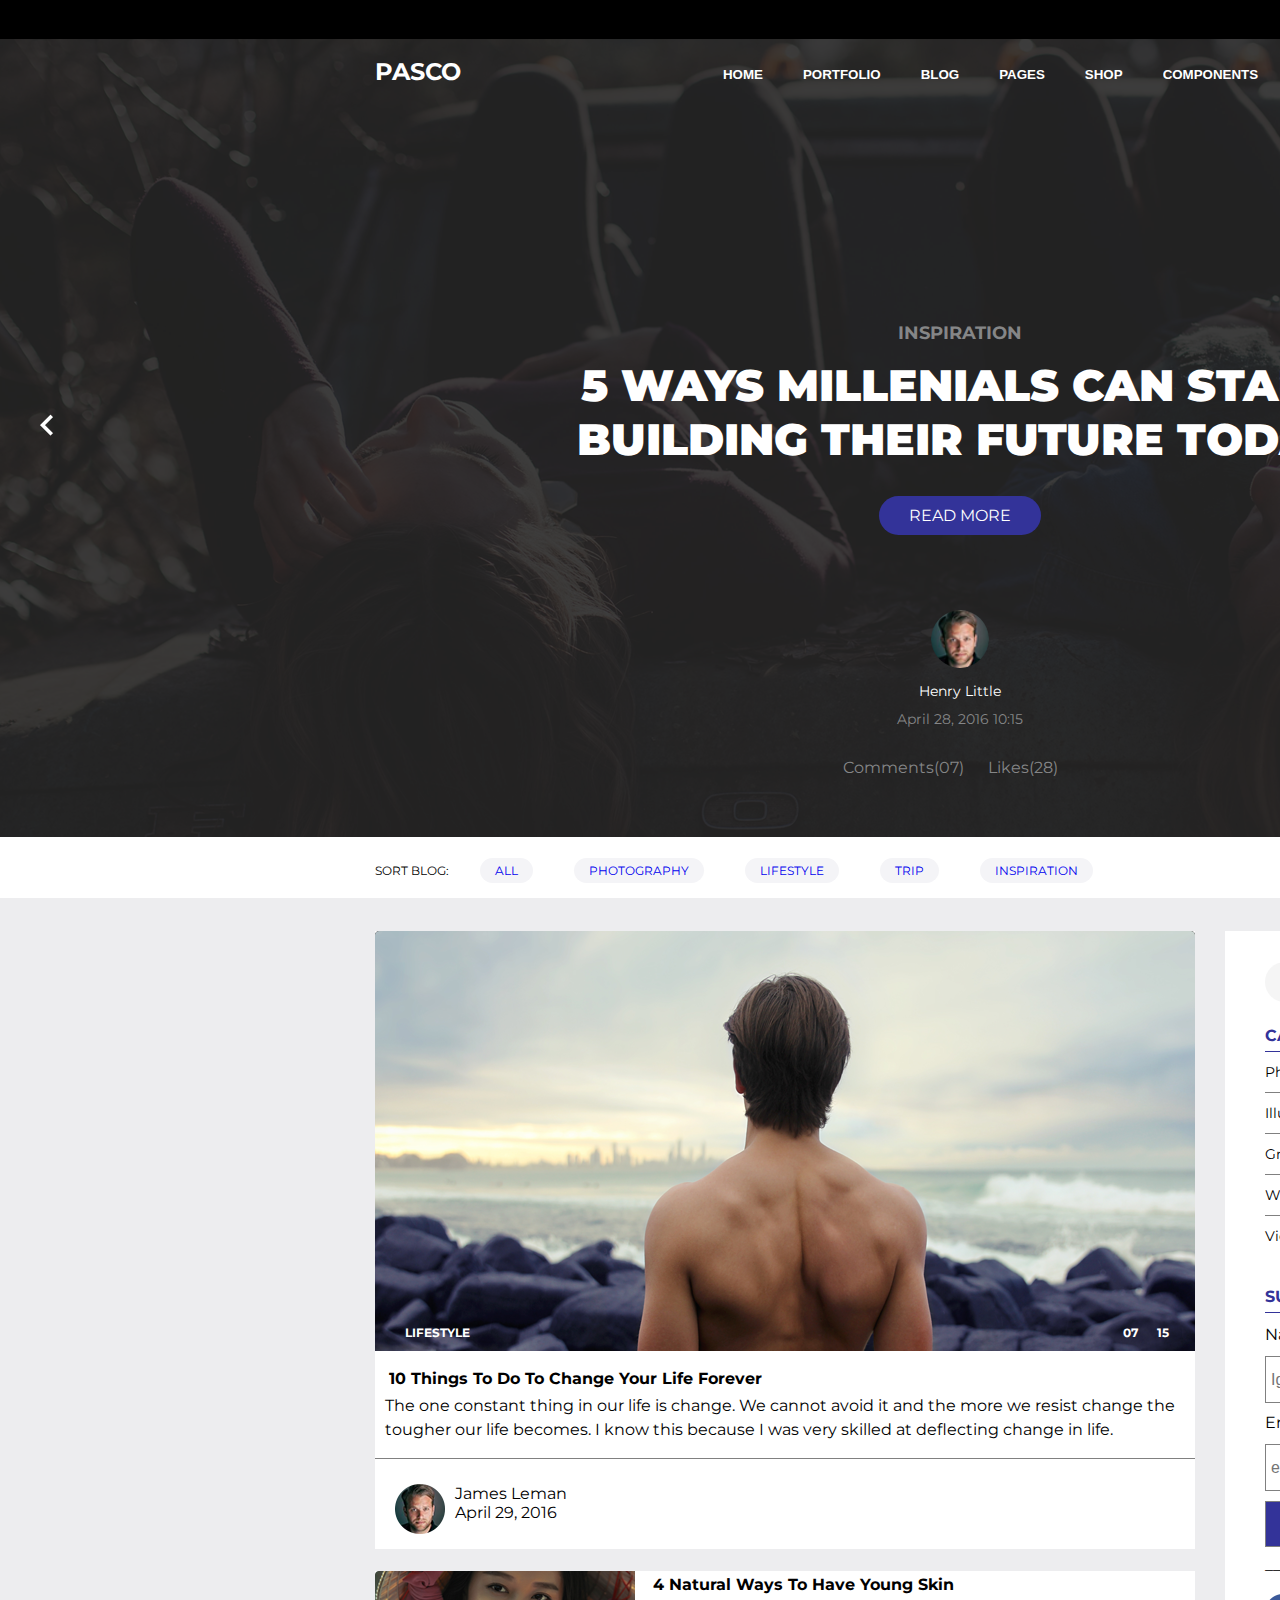
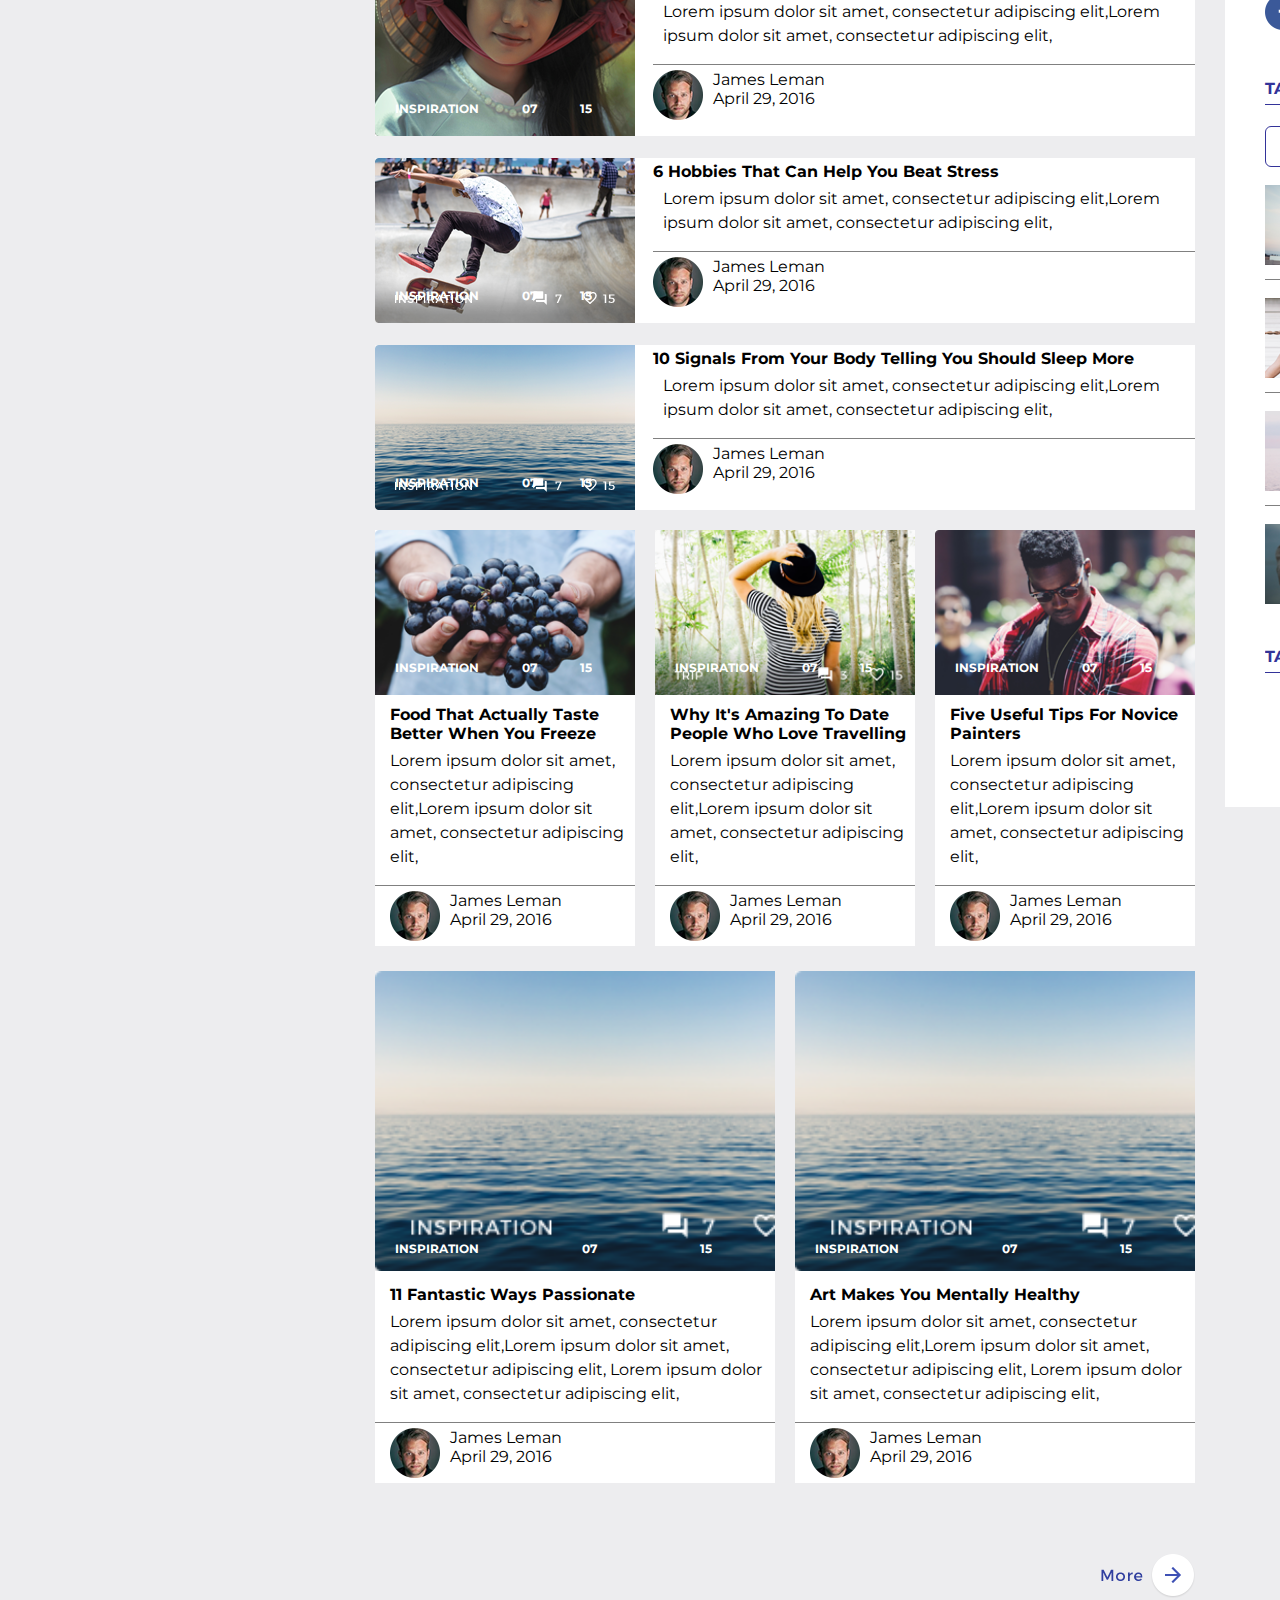
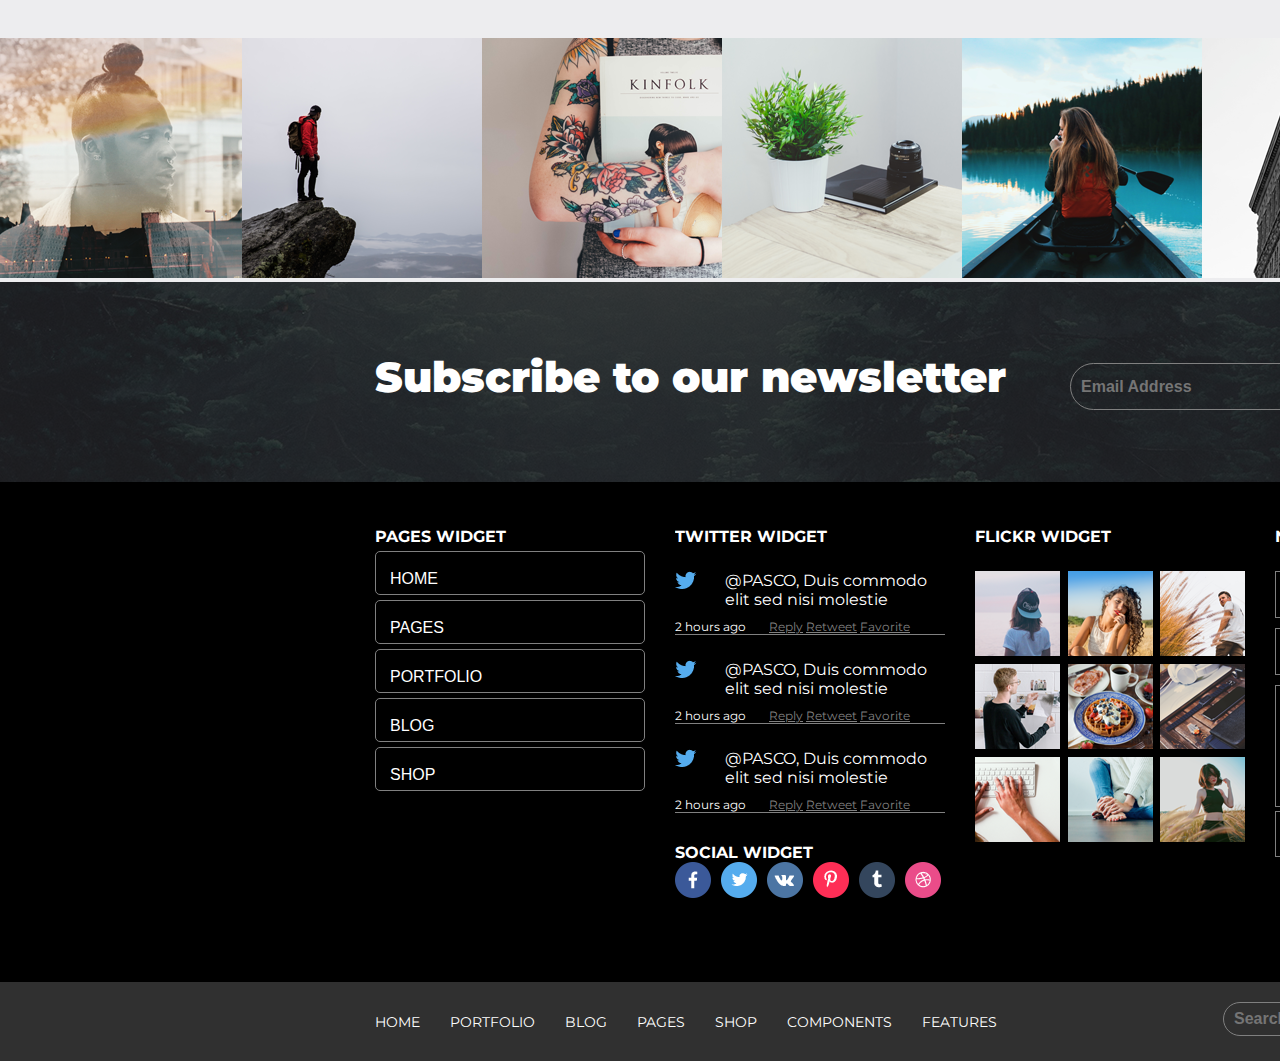
==== commit 72d78c33: "pasco added" ====
--- a/js-experiments/Pasco/index.html
+++ b/js-experiments/Pasco/index.html
@@ -142,8 +142,8 @@
                   <input class="" type="text" placeholder="Search">
                 </div>
               </div>-->
-			  <a href="#"><i class="fas fa-search"></i></a>
-                
+			  <a href="#" class="search-bar-hover"><i class="fas fa-search"></i></a>
+			  
               <a class="top-bar-icons" href="#"><i>|</i></a>
               <a class="top-bar-icons" href="#"><i class="far fa-heart"></i></a>
               <a class="top-bar-icons" href="#"><i>|</i></a>
--- a/js-experiments/Pasco/css/style.css
+++ b/js-experiments/Pasco/css/style.css
@@ -9,7 +9,7 @@
 }*/
 
 .container{
-  width: 62%;
+  width: 1170px;
   margin: 0 auto;
   overflow: hidden;
 }
@@ -30,7 +30,7 @@
   
   overflow: hidden;
   
-  max-width: 120em;
+  width: 1920px;
   padding: 10px 0px;
 }
 
@@ -75,7 +75,7 @@
   background: url('../images/MaskedheadBg.png');
   /*background-color: gray;*/
   position: relative;
-  max-width: 120em;
+  width: 1920px;
 }
 
 .down-bar{
@@ -123,7 +123,6 @@
 	font-size: 20px;
 	color: white;
 }
-
 
 .dropdown{
   float: left;
@@ -180,7 +179,7 @@
 
 
 .slider-content{
-  width: 69.23%;
+  width: 810px;
   margin: 0 auto;
   text-align: center;
 }
@@ -261,6 +260,7 @@
 
 .sort-div{
   text-transform: uppercase;
+  width: 1920px;
   font-size: 12px;
   color: black;
   background-color: white;
@@ -288,7 +288,6 @@
 	
 }
 
-
 .sort-btn:active{
 	border: 1px solid #333399;
 }
@@ -301,7 +300,6 @@
   width: 13px;
   height: 22px;
   background-size: cover;
-  cursor: pointer;
 }
 
 .right-arrow{
@@ -312,7 +310,6 @@
   width: 13px;
   height: 22px;
   background-size: cover;
-  cursor: pointer;
 }
 
 
@@ -367,7 +364,7 @@
 
 
 .body-section{
-	max-width: 120em;
+	width: 1920px;
 	margin-top: 33px;
 }
 
@@ -377,7 +374,7 @@
 
 .section-left{
 	float: left;
-	width: 71%;
+	width: 820px;
 	overflow: hidden;
 	
 }
@@ -392,6 +389,7 @@
 	background: url('../images/article-1_poster.png');
 	background-size: cover;
 	height: 420px;
+	width: 820px;
 	position: relative;
 	overflow: hidden;
 }
@@ -432,7 +430,7 @@
 
 .post-normal-left-two{
 	float: left;
-	background: url('../images/skate.png');
+	background: url('../images/article-2-2_poster.png');
 	background-size: cover;
 	height: 165px;
 	width: 260px;
@@ -441,7 +439,7 @@
 
 .post-normal-left-three{
 	float: left;
-	background: url('../images/river.png');
+	background: url('../images/article-2-3_poster.png');
 	background-size: cover;
 	height: 165px;
 	width: 260px;
@@ -514,7 +512,7 @@
 	font-weight: 700;
 	color: white;
 	overflow: hidden;
-	width: 96.34%;
+	width: 790px;
 }
 
 .post-info-first a{
@@ -549,21 +547,21 @@
 }
 
 .horizontal-post-one{
-	width: 31.7%;
+	width: 260px;
 	float: left;
 	margin-right: 20px;
 	background-color: white;
 }
 
 .horizontal-post-two{
-	width: 31.7%;
+	width: 260px;
 	float: left;
 	margin-right: 20px;
 	background-color: white;
 }
 
 .horizontal-post-three{
-	width: 31.7%;
+	width: 260px;
 	float: left;
 	background-color: white;
 }
@@ -580,7 +578,7 @@
 
 .post-normal-left-two-horizontal{
 	float: left;
-	background: url('../images/hatGirl.png');
+	background: url('../images/article-3-2_poster.png');
 	background-size: cover;
 	height: 165px;
 	width: 260px; 
@@ -643,14 +641,14 @@
 }
 
 .horizontal-post-another-two{
-	width: 416px;
+	width: 400px;
 	float: left;
 	background-color: white;
 }
 
 .post-normal-left-another-one{
 	float: left;
-	background: url('../images/cloud.png');
+	background: url('../images/article-2-3_poster.png');
 	background-size: cover;
 	height: 300px;
 	width: 400px;
@@ -660,10 +658,10 @@
 
 .post-normal-left-another-two{
 	float: left;
-	background: url('../images/chairGirl.png');
+	background: url('../images/article-2-3_poster.png');
 	background-size: cover;
 	height: 300px;
-	width: 416px;
+	width: 400px;
 	margin-bottom: 14px;
 	position: relative;
 }
@@ -994,12 +992,8 @@
 	margin-top: 40px;
 }
 
-.long-image img{
-	max-width: 118.75em;
-}
-
 .newsletter{
-  max-width: 120em;
+  width: 1920px;
   background: url('../images/subscribeBg.png') no-repeat;
   background-size: cover;
   line-height: 190px;
@@ -1062,7 +1056,7 @@
 }
 
 .footer-main{
-	max-width: 120em;
+	width: 1920px;
 	overflow: hidden;
 }
 
@@ -1274,7 +1268,7 @@
 .bottom-footer{
 	background-color: black;
 	overflow: hidden;
-	max-width: 120em;
+	width: 1920px;
 	background-color: #303030;
 }
 
@@ -1316,61 +1310,4 @@
 	color: white;
 	text-decoration: none;
 	font-size: 14px;
-}
-
-
-
-
-
-/*media queries*/
-@media only screen and (min-width: 375px) and (max-width: 812px){ 
-
-.container{
-  width: 100%;
-  margin: 0 auto;
-  overflow: hidden;
-}
-
-.top-bar {
-    overflow: hidden;
-}
-
-.slider-content-up {
-    margin-top: 10px;
-}
-
-.left-arrow{
-  top: 550px;
-  left: 20px;
-
-}
-
-.right-arrow{
-  top: 550px;
-  right: 20px;
-
-}
-
-.section-left{
-	width: 100%;
-}
-
-.first-post{
-	width: 100%;
-}
-
-.sort-div li{
-  display: inline-block;
-  padding-right: 0px;
-}
-
-.long-image img {
-    max-width: 23.75em;
-}
-
-
-
-}
-
-
-
+}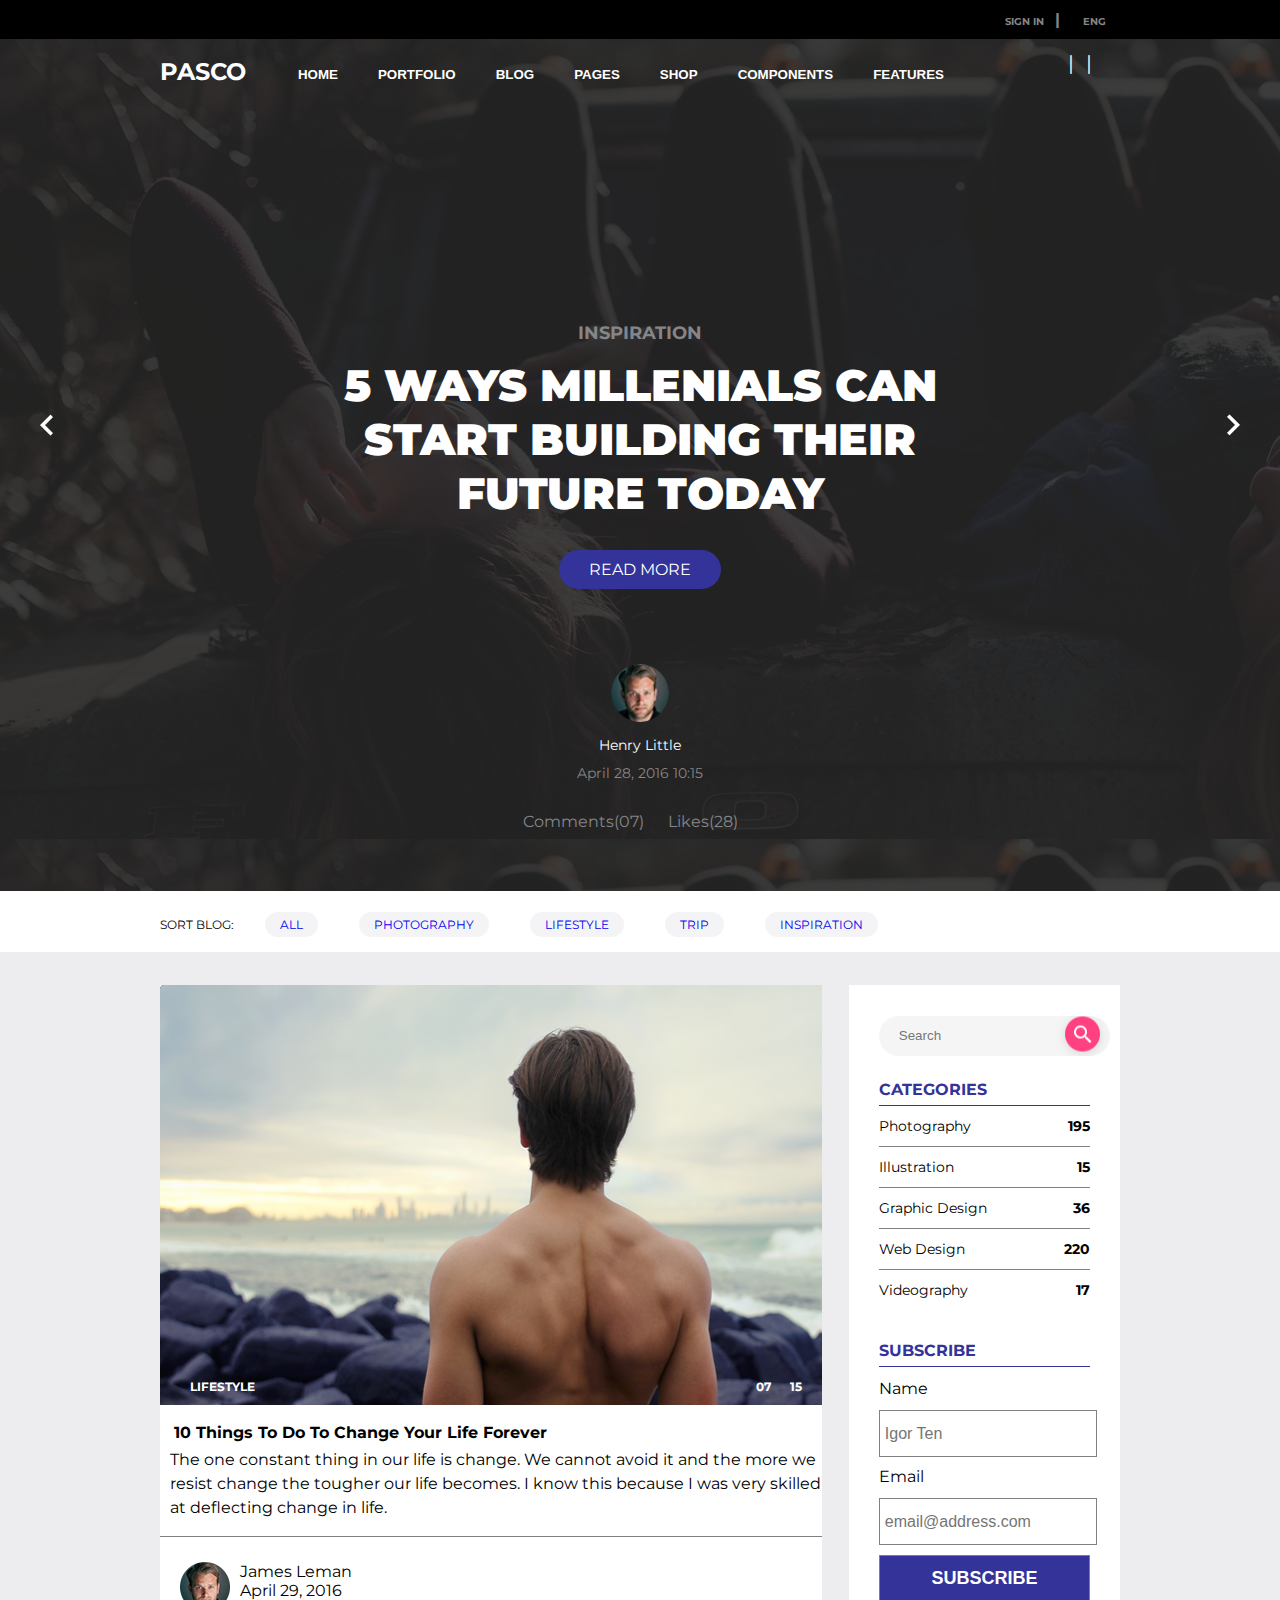
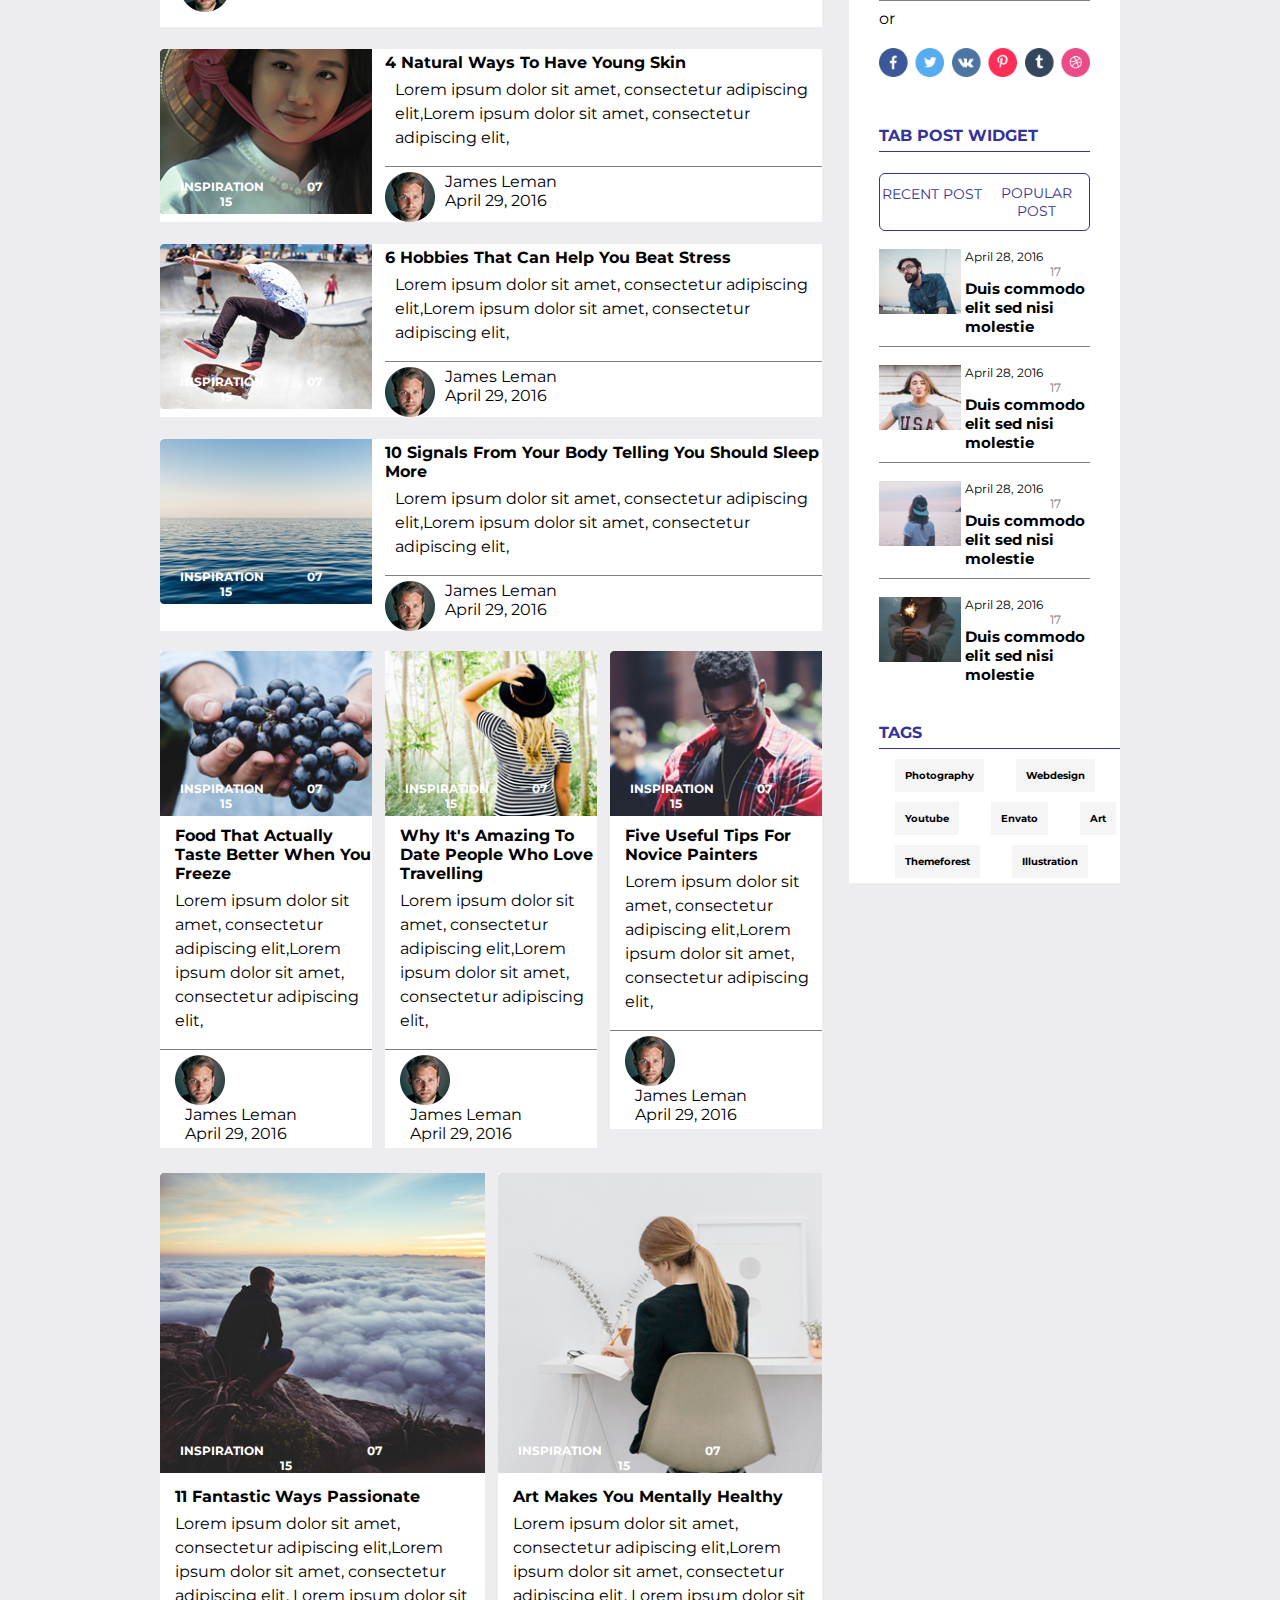
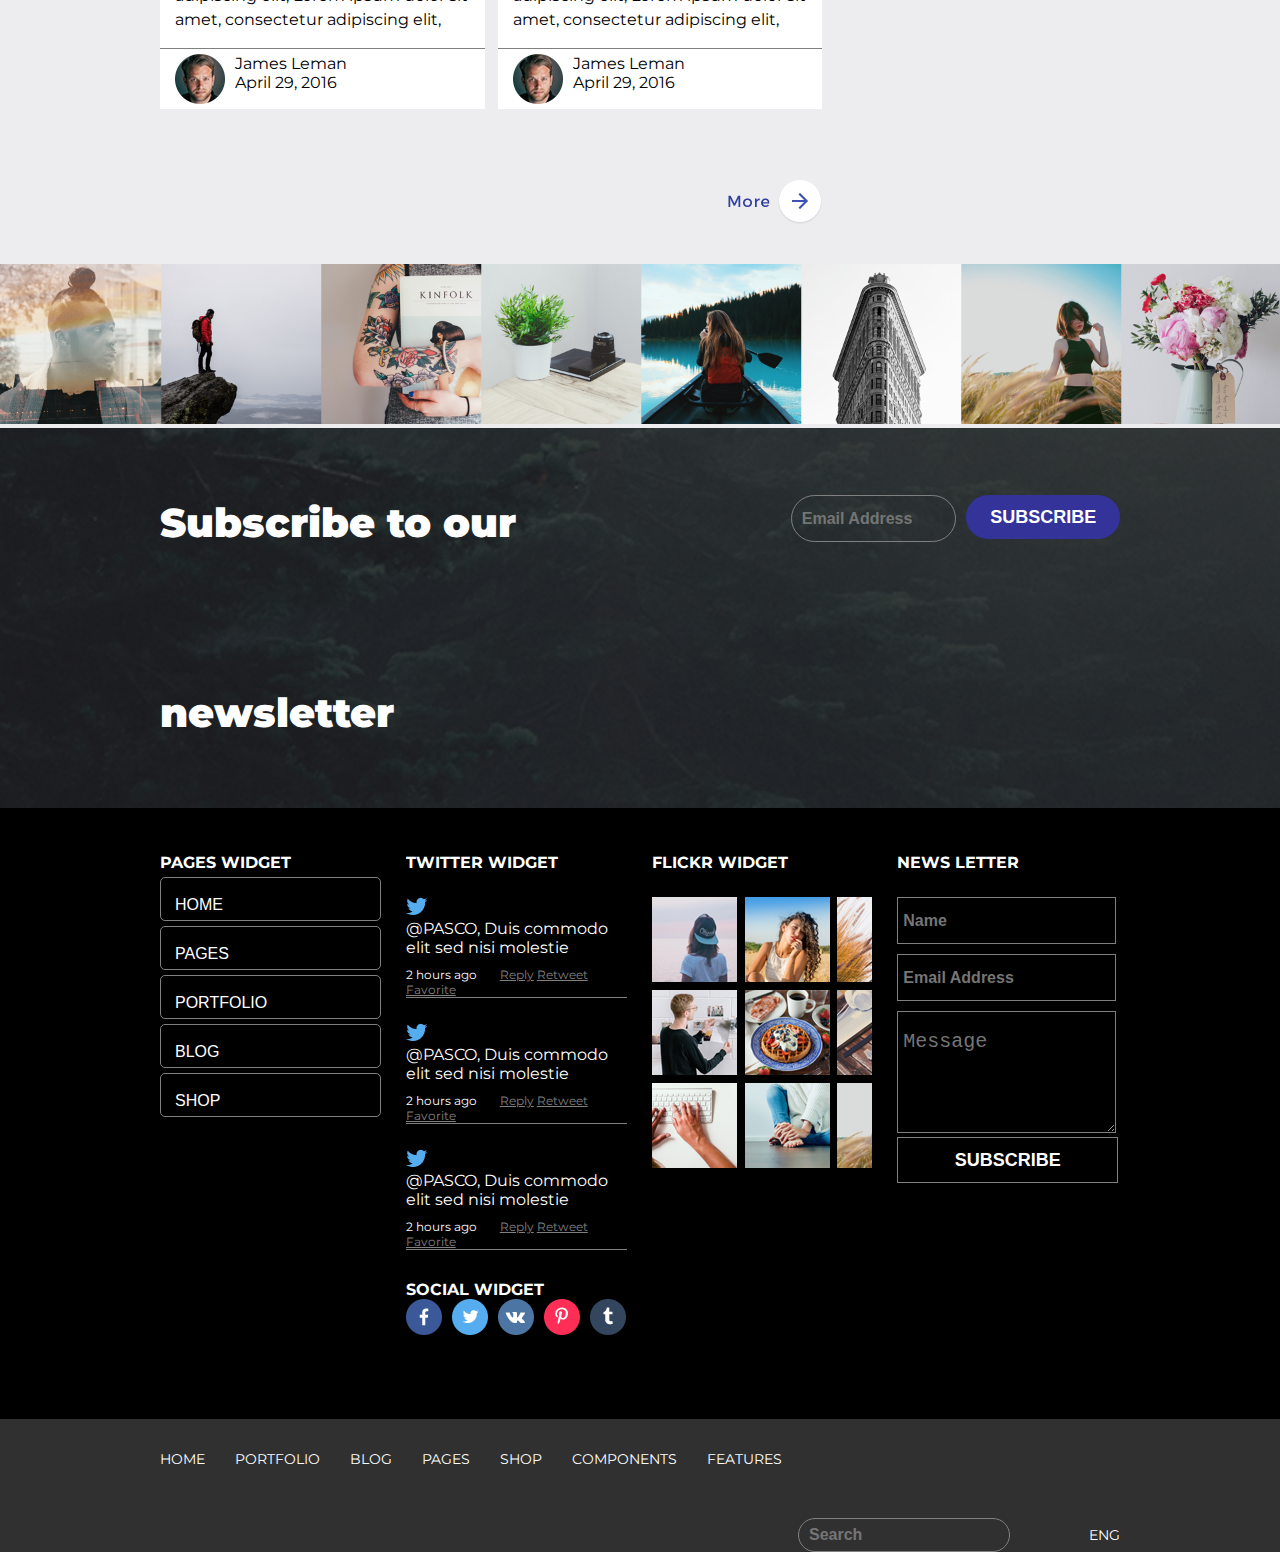
==== commit 68e7f3fe: "pasco added" ====
--- a/js-experiments/Pasco/index.html
+++ b/js-experiments/Pasco/index.html
@@ -132,18 +132,7 @@
             </div>
 
             <div class="nav-bar-others">
-			 
-			 <!--
-              <div class="dropdown">
-                <button class="dropbtn">
-                  <a href="#"><i class="fas fa-search"></i></a>
-                </button>
-                <div class="dropdown-content">
-                  <input class="" type="text" placeholder="Search">
-                </div>
-              </div>-->
-			  <a href="#" class="search-bar-hover"><i class="fas fa-search"></i></a>
-			  
+			  <a href="#"><i class="fas fa-search"></i></a> 
               <a class="top-bar-icons" href="#"><i>|</i></a>
               <a class="top-bar-icons" href="#"><i class="far fa-heart"></i></a>
               <a class="top-bar-icons" href="#"><i>|</i></a>
@@ -541,7 +530,7 @@
 			<p class="p-two-sub">Email</p>
 			<input type="text" placeholder="email@address.com">
 			<button class="subscribe-right-btn"><a href="#">SUBSCRIBE</a></button>
-			<p class="sub-or">______________ or ________________</p>
+			<p class="sub-or"> or </p>
 			<img src="images/socialWidget.png" />
 		</div>
 		<div class="tab-post-widget">
@@ -634,9 +623,10 @@
 		
 		<div class="container">
 			<div class="subscribe-text">
-				<span>Subscribe to our newsletter</span>
-			<input type="text" placeholder="Email Address">
-			<button class="btn-subscribe"><a href="#">SUBSCRIBE</a></button>
+				<div class="sub-text">Subscribe to our newsletter</div>
+				<button class="btn-subscribe"><a href="#">SUBSCRIBE</a></button>
+				<input type="text" placeholder="Email Address">
+			
 			</div>	
 		</div>
 	</div>
--- a/js-experiments/Pasco/css/style.css
+++ b/js-experiments/Pasco/css/style.css
@@ -9,7 +9,7 @@
 }*/
 
 .container{
-  width: 1170px;
+  width: 75%;
   margin: 0 auto;
   overflow: hidden;
 }
@@ -30,7 +30,7 @@
   
   overflow: hidden;
   
-  width: 1920px;
+  max-width: 120em;
   padding: 10px 0px;
 }
 
@@ -75,7 +75,7 @@
   background: url('../images/MaskedheadBg.png');
   /*background-color: gray;*/
   position: relative;
-  width: 1920px;
+  max-width: 120em;
 }
 
 .down-bar{
@@ -101,7 +101,7 @@
 .nav-bar{
   float:left;
   overflow: hidden;
-  background-color: tramsparent;
+  background-color: transparent;
   font-size: 14px;
   padding-right: 80px;
 }
@@ -123,6 +123,7 @@
 	font-size: 20px;
 	color: white;
 }
+
 
 .dropdown{
   float: left;
@@ -179,7 +180,7 @@
 
 
 .slider-content{
-  width: 810px;
+  width: 69.23%;
   margin: 0 auto;
   text-align: center;
 }
@@ -260,7 +261,6 @@
 
 .sort-div{
   text-transform: uppercase;
-  width: 1920px;
   font-size: 12px;
   color: black;
   background-color: white;
@@ -288,6 +288,7 @@
 	
 }
 
+
 .sort-btn:active{
 	border: 1px solid #333399;
 }
@@ -300,6 +301,7 @@
   width: 13px;
   height: 22px;
   background-size: cover;
+  cursor: pointer;
 }
 
 .right-arrow{
@@ -310,6 +312,7 @@
   width: 13px;
   height: 22px;
   background-size: cover;
+  cursor: pointer;
 }
 
 
@@ -364,7 +367,7 @@
 
 
 .body-section{
-	width: 1920px;
+	max-width: 120em;
 	margin-top: 33px;
 }
 
@@ -374,7 +377,7 @@
 
 .section-left{
 	float: left;
-	width: 820px;
+	width: 69%;
 	overflow: hidden;
 	
 }
@@ -389,7 +392,6 @@
 	background: url('../images/article-1_poster.png');
 	background-size: cover;
 	height: 420px;
-	width: 820px;
 	position: relative;
 	overflow: hidden;
 }
@@ -424,31 +426,31 @@
 	background: url('../images/article-2_poster.png');
 	background-size: cover;
 	height: 165px;
-	width: 260px;
+	width: 32%;
 	position: relative;
 }
 
 .post-normal-left-two{
 	float: left;
-	background: url('../images/article-2-2_poster.png');
+	background: url('../images/skate.png');
 	background-size: cover;
 	height: 165px;
-	width: 260px;
+	width: 32%;
 	position: relative;
 }
 
 .post-normal-left-three{
 	float: left;
-	background: url('../images/article-2-3_poster.png');
+	background: url('../images/river.png');
 	background-size: cover;
 	height: 165px;
-	width: 260px;
+	width: 32%;
 	position: relative;
 }
 
 .post-normal-right{
 	float: right;
-	width: 542px;
+	width: 66%;
 }
 
 .post-inner-up{
@@ -512,7 +514,7 @@
 	font-weight: 700;
 	color: white;
 	overflow: hidden;
-	width: 790px;
+	width: 96.34%;
 }
 
 .post-info-first a{
@@ -547,21 +549,21 @@
 }
 
 .horizontal-post-one{
-	width: 260px;
-	float: left;
-	margin-right: 20px;
+	width: 32%;
+	float: left;
+	margin-right: 2%;
 	background-color: white;
 }
 
 .horizontal-post-two{
-	width: 260px;
-	float: left;
-	margin-right: 20px;
+	width: 32%;
+	float: left;
+	margin-right: 2%;
 	background-color: white;
 }
 
 .horizontal-post-three{
-	width: 260px;
+	width: 32%;
 	float: left;
 	background-color: white;
 }
@@ -571,17 +573,17 @@
 	background: url('../images/article-3-1_poster.png');
 	background-size: cover;
 	height: 165px;
-	width: 260px; 
+	width: 100%; 
 	margin-bottom: 10px;
 	position: relative;
 }
 
 .post-normal-left-two-horizontal{
 	float: left;
-	background: url('../images/article-3-2_poster.png');
+	background: url('../images/hatGirl.png');
 	background-size: cover;
 	height: 165px;
-	width: 260px; 
+	width: 100%; 
 	margin-bottom: 10px;
 	position: relative;
 }
@@ -591,7 +593,7 @@
 	background: url('../images/article-3-3_poster.png');
 	background-size: cover;
 	height: 165px;
-	width: 260px; 
+	width: 100%; 
 	margin-bottom: 10px;
 	position: relative;
 }
@@ -599,7 +601,7 @@
 
 .inner-small-left-horizontal{
 	overflow: hidden;
-	width: 220px;
+	width: 80%;
 	float: left;
 	padding-left: 15px;
 	padding-bottom: 5px;
@@ -634,34 +636,34 @@
 }
 
 .horizontal-post-another-one{
-	width: 400px;
+	width: 49%;
 	float: left;
 	background-color: white;
-	margin-right: 20px;
+	margin-right: 2%;
 }
 
 .horizontal-post-another-two{
-	width: 400px;
+	width: 49%;
 	float: left;
 	background-color: white;
 }
 
 .post-normal-left-another-one{
 	float: left;
-	background: url('../images/article-2-3_poster.png');
+	background: url('../images/cloud.png');
 	background-size: cover;
 	height: 300px;
-	width: 400px;
+	width: 100%;
 	margin-bottom: 14px;
 	position: relative;
 }
 
 .post-normal-left-another-two{
 	float: left;
-	background: url('../images/article-2-3_poster.png');
+	background: url('../images/chairGirl.png');
 	background-size: cover;
 	height: 300px;
-	width: 400px;
+	width: 100%;
 	margin-bottom: 14px;
 	position: relative;
 }
@@ -705,10 +707,10 @@
 
 .section-right{
 	float: right;
-	width: 270px;
+	width: 22%;
 	background-color: white;
-	padding-left: 40px;
-	padding-right: 10px;
+	padding-left: 30px;
+	padding-right: 30px;
 	overflow: hidden;
 }
 
@@ -726,7 +728,7 @@
   background-image: url("../images/search.png");
   background-repeat: no-repeat;
   background-position: right;
-  width: 246px;
+  width: 100%;
   padding-left: 20px;
   color: black;
 }
@@ -791,7 +793,7 @@
 }
 
 .subscribe-right input{
-  width:260px;
+  width:100%;
   line-height:45px; 
   background-color: transparent;
   outline: none;
@@ -805,7 +807,7 @@
 
 
  .subscribe-right-btn{
-  width: 268px;
+  width: 100%;
   line-height:44px;
   background-color: #333399;
   color: white;
@@ -836,6 +838,7 @@
 
 .subscribe-right img{
 	padding-top: 20px;
+	width: 100%;
 }
 
 
@@ -902,13 +905,17 @@
 
 .sidebar-post-inner-left{
 	float: left;
-	width: 100px;
+	width: 39%;
+}
+
+.sidebar-post-inner-left img{
+	width: 100%;
 }
 
 .sidebar-post-inner-right{
 	float: right;
-	margin-left: 15px;
-	width: 149px;
+	margin-left: 2%;
+	width: 59%;
 }
 
 .sidebar-inner-up{
@@ -992,48 +999,59 @@
 	margin-top: 40px;
 }
 
+.long-image img{
+	max-width: 100%;
+}
+
 .newsletter{
-  width: 1920px;
+  max-width: 120em;
   background: url('../images/subscribeBg.png') no-repeat;
   background-size: cover;
   line-height: 190px;
   position: relative;  
 } 
 
-.subscribe-text span{
-  color: white;
-  font-size:42px;
-  font-weight: 900;
-  top: 70px;
+.subscribe-text{
+	overflow: hidden;
+}
+
+.sub-text{
+    color: white;
+    font-size: 40px;
+    font-weight: 900;
+    float: left;
+    width: 56%;
 }
 
 .newsletter input{
-  width:270px;
-  line-height:45px;
-  border-radius: 130px; 
-  background-color: transparent;
-  outline: none;
-  padding-left: 10px;
-  font-size: 16px;
-  font-weight: 700;
-  margin-left:60px; 
-  border : 1px solid gray;
-  color: white;
-
+    line-height: 45px;
+    border-radius: 130px;
+    background-color: transparent;
+    outline: none;
+    padding-left: 10px;
+    font-size: 16px;
+    font-weight: 700;
+    margin-left: 60px;
+    border: 1px solid gray;
+    color: white;
+    float: right;
+    margin-top: 7%;
+    width: 16%;
 }
 
  .btn-subscribe{
-  width: 170px;
-  line-height:44px;
-  background-color: #333399;
-  color: white;
-  border:none;
-  outline: none;
-  border-radius: 80px;
-  font-size: 18px;
-  font-weight: 700;
-  margin-left: 10px;
- 
+	width: 16%;
+    line-height: 44px;
+    background-color: #333399;
+    color: white;
+    border: none;
+    outline: none;
+    border-radius: 80px;
+    font-size: 18px;
+    font-weight: 700;
+    margin-left: 10px;
+    float: right;
+    margin-top: 7%;
 }
 
  .btn-subscribe a{
@@ -1056,7 +1074,7 @@
 }
 
 .footer-main{
-	width: 1920px;
+	max-width: 120em;
 	overflow: hidden;
 }
 
@@ -1065,11 +1083,10 @@
 }
 
 .every-footer{
-	/*border: 1px solid blue;*/
-	width: 270px;
-	margin-right: 30px;
-	float: left;
-	margin-top: 25px;
+    width: 23%;
+    margin-right: 2.6%;
+    float: left;
+    margin-top: 25px;
 }
 
 .newsletter-footer{
@@ -1144,7 +1161,7 @@
 }
 
 .twitter-widget div{
-	
+	width: 100%;
 }
 
 .twitter-wrapper-up{
@@ -1209,7 +1226,7 @@
 }
 
 .newsletter-widget input{
-  width:260px;
+  width: 96%;
   line-height:45px; 
   background-color: transparent;
   outline: none;
@@ -1231,7 +1248,7 @@
 }
 
  .newsletter-widget-sub{
-  width: 268px;
+  width: 100%;
   line-height:44px;
   background-color: transparent;
   color: white;
@@ -1257,7 +1274,8 @@
 }
 
 textarea{
-  width: 260px;
+  width: 96%;
+  color: white;
   background-color: transparent;
   border: 1px solid gray;
   padding-left: 5px;
@@ -1268,7 +1286,7 @@
 .bottom-footer{
 	background-color: black;
 	overflow: hidden;
-	width: 1920px;
+	max-width: 120em;
 	background-color: #303030;
 }
 
@@ -1310,4 +1328,133 @@
 	color: white;
 	text-decoration: none;
 	font-size: 14px;
-}+}
+
+
+
+
+
+/*media queries*/
+@media only screen and (max-width: 400px){ 
+
+.container{
+  width: 100%;
+  margin: 0 auto;
+  overflow: hidden;
+}
+
+.top-bar {
+    overflow: hidden;
+}
+
+.top-bar-left{
+	padding-left: 10px;
+}
+
+.top-bar-left a:nth-of-type(1n+6) {display: none;}
+
+.down-bar-left{
+    padding-left: 10px;
+}
+
+.down-bar-right{
+	padding-right: 0px;
+}
+
+.nav-bar{
+	padding-right: 0px;
+	padding-left: 10px;
+	width: 100%;
+}
+
+
+.slider-content-up {
+    margin-top: 10px;
+}
+
+.left-arrow{
+  top: 550px;
+  left: 20px;
+
+}
+
+.right-arrow{
+  top: 550px;
+  right: 20px;
+
+}
+
+.section-left{
+	width: 100%;
+}
+
+.first-post{
+	width: 100%;
+}
+
+.sort-div li{
+  display: inline-block;
+  padding-right: 0px;
+}
+
+.long-image img {
+    max-width: 23.75em;
+}
+
+.horizontal-post-one{
+	width: 100%;
+}
+
+.horizontal-post-two{
+	width: 100%;
+}
+
+.horizontal-post-three{
+	width: 100%;
+}
+
+.horizontal-post-another-one{
+	width: 100%
+}
+
+.horizontal-post-another-two{
+	width: 100%
+}
+
+.section-right{
+	float:none;
+	width: 85%;
+}
+
+.subscribe-text{
+	display: none; 
+}
+
+.every-footer{
+	width: 98%;
+    padding-left: 1%;
+}
+
+.flickr-widget img{
+	width: 100%;
+}
+
+.left-bottom-footer{
+	padding-left: 10px;
+}
+
+.right-bottom-footer{
+	float: none;
+}
+
+.right-bottom-footer input{
+	width: 60%;
+	margin-left: 10px;
+	margin-right: 20px;
+}
+
+
+}
+
+
+
